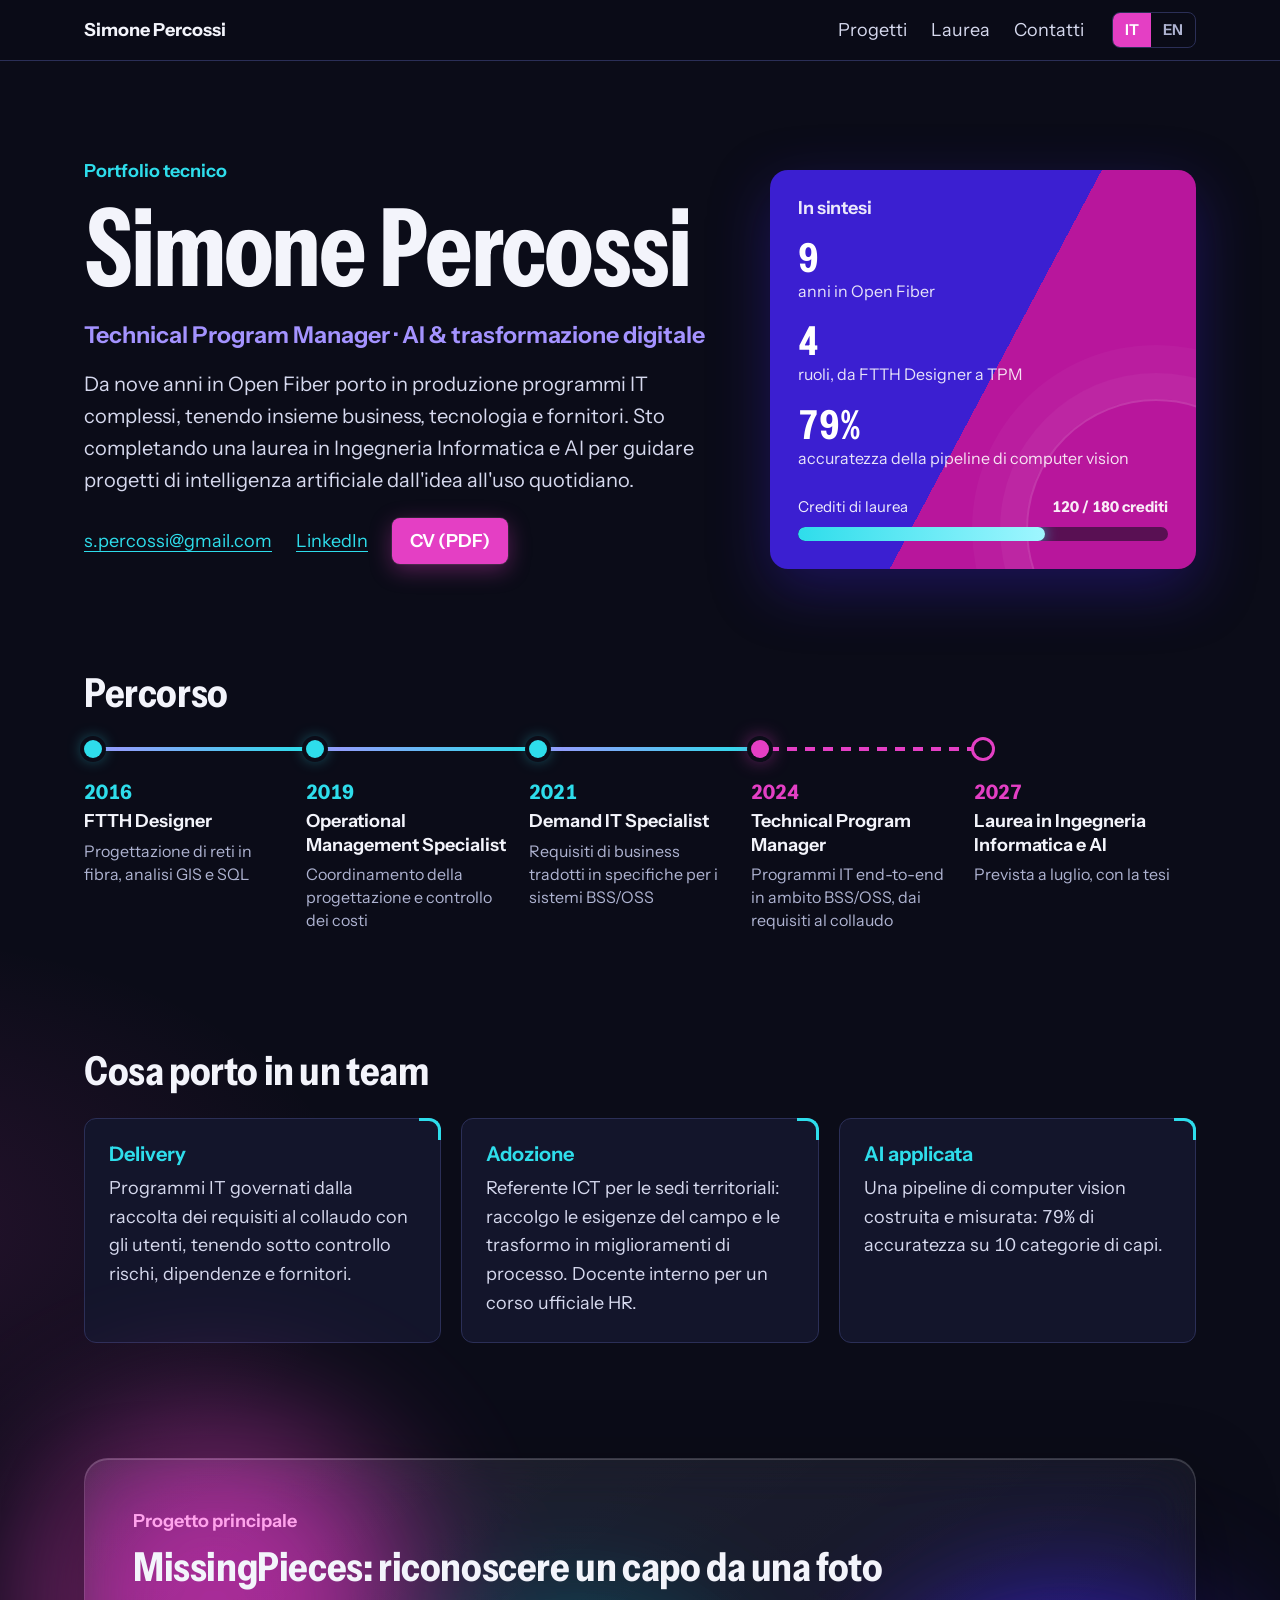
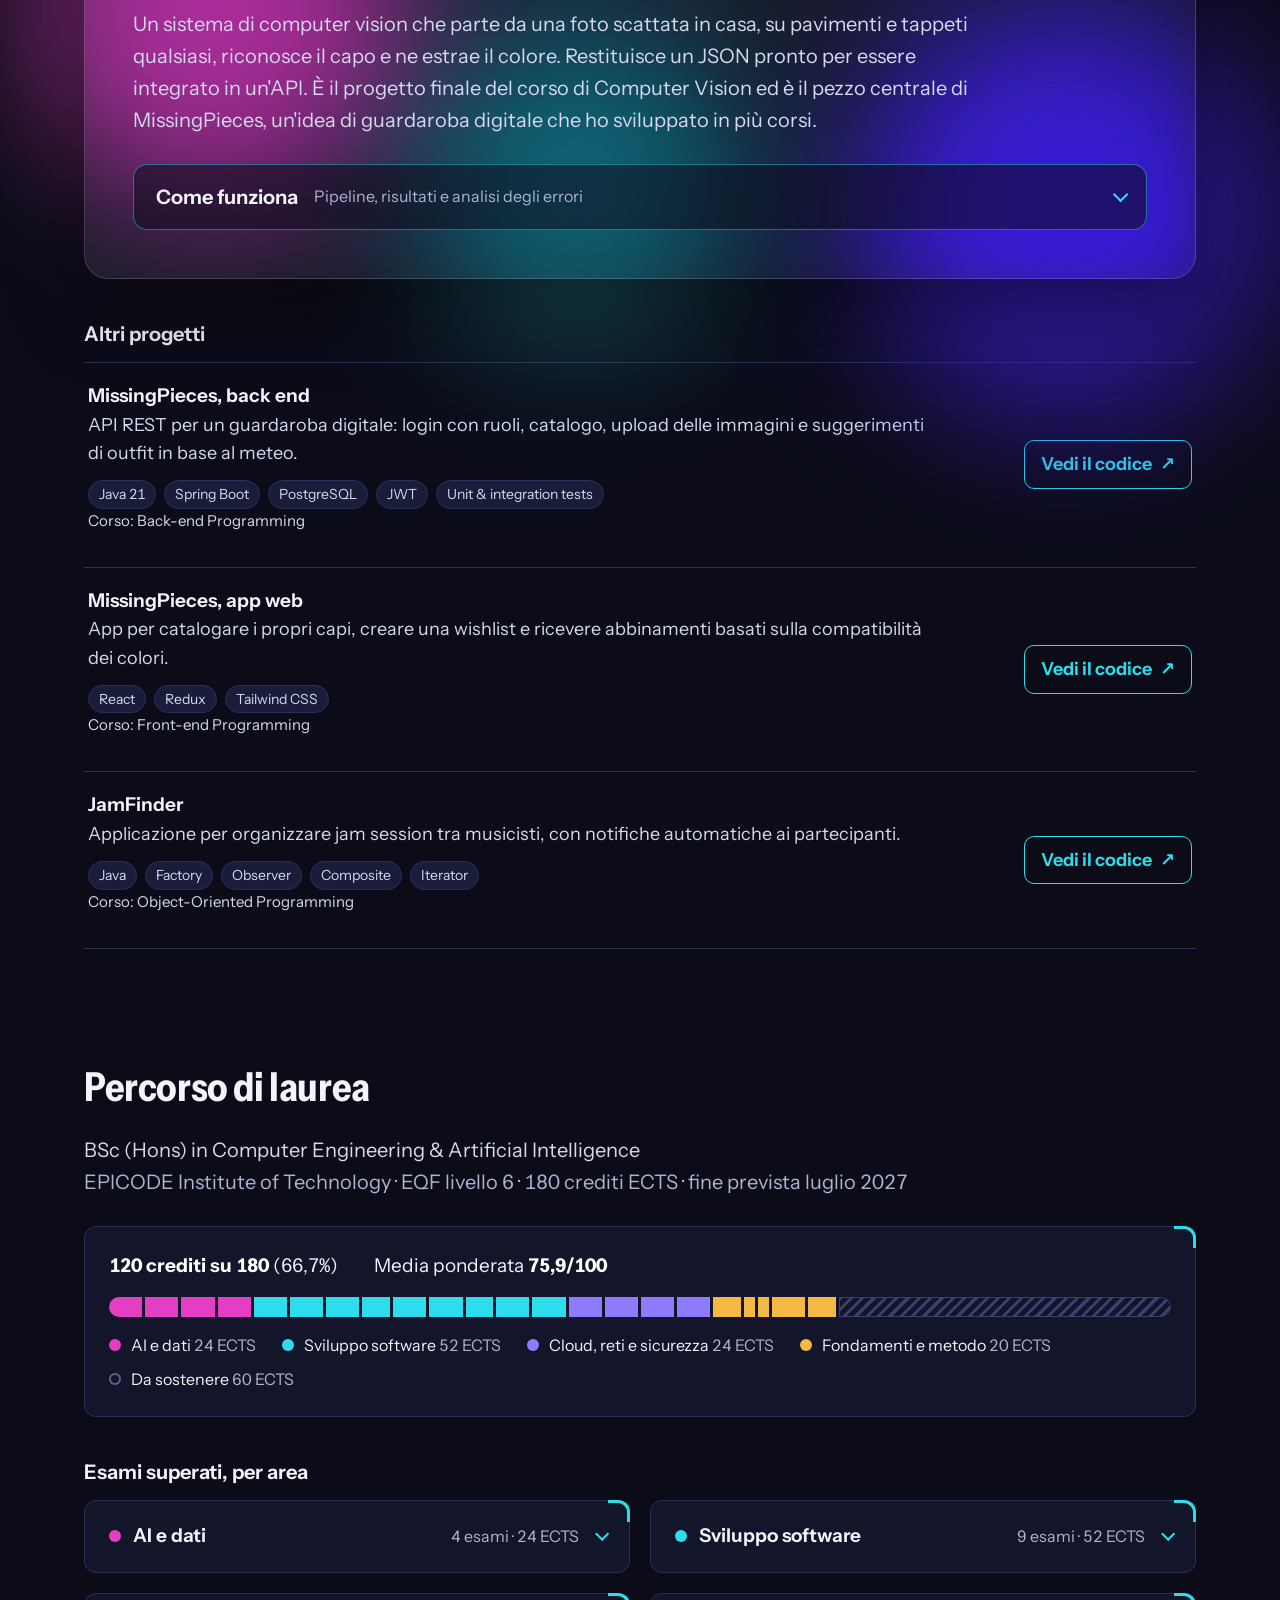
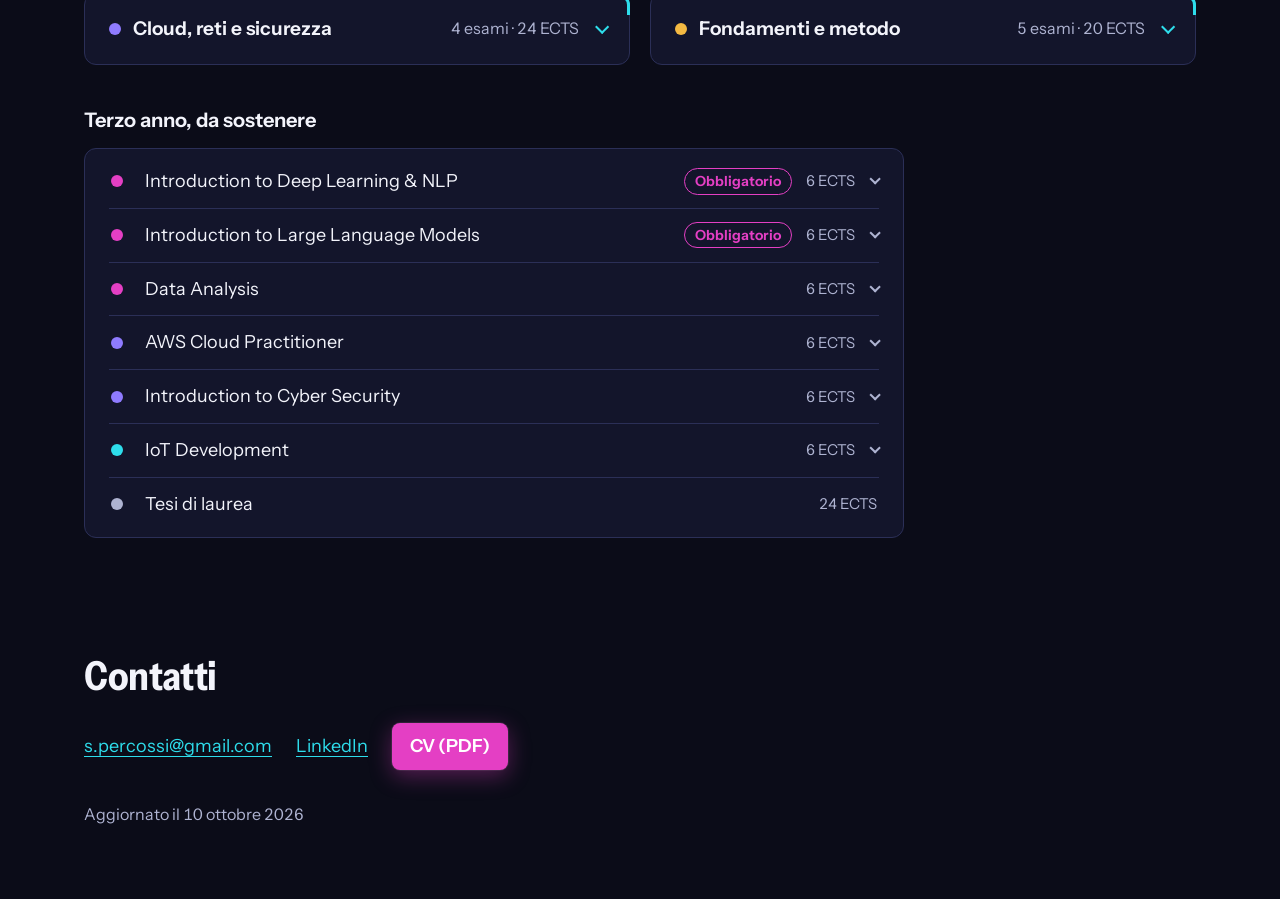
==== index.html @ b618aa0e "Link al codice anche per l'app web Co-Authored-By: Claude Opus 5.5 <noreply@anthropic.com> Claude-Se" ====
<!doctype html>
<html lang="it">
<head>
  <meta charset="utf-8">
  <meta name="viewport" content="width=device-width, initial-scale=1">
  <title>Simone Percossi · Portfolio</title>
  <meta name="description" content="Simone Percossi, Technical Program Manager: progetti, percorso e laurea in Ingegneria Informatica e AI.">
  <meta name="theme-color" content="#0b0c18">
  <link rel="icon" href="favicon.svg" type="image/svg+xml">
  <link rel="icon" href="favicon-32.png" type="image/png" sizes="32x32">
  <link rel="apple-touch-icon" href="apple-touch-icon.png">
  <link rel="stylesheet" href="style.css?v=202610102001">
</head>
<body>
  <a class="skip" href="#main" data-t="skip"></a>

  <header class="bar">
    <div class="wrap bar__inner">
      <span class="bar__name">Simone Percossi</span>
      <nav class="bar__nav" aria-label="Sezioni" data-t-aria="navLabel">
        <a href="#progetti" data-t="navProjects"></a>
        <a href="#laurea" data-t="navDegree"></a>
        <a href="#contatti" data-t="navContact"></a>
      </nav>
      <div class="lang" role="group" aria-label="Lingua" data-t-aria="langLabel">
        <button type="button" data-lang="it">IT</button>
        <button type="button" data-lang="en">EN</button>
      </div>
    </div>
  </header>

  <main id="main">
    <section class="hero wrap">
      <div class="hero__text">
        <p class="hero__kicker" data-t="kicker"></p>
        <h1 class="hero__name">Simone Percossi</h1>
        <p class="hero__role" id="ruolo"></p>
        <p class="hero__intro" id="presentazione"></p>
        <p class="links" id="link-hero"></p>
      </div>

      <aside class="card-player" aria-labelledby="scheda-titolo">
        <h2 class="card-player__title" id="scheda-titolo" data-t="cardTitle"></h2>
        <dl class="card-player__stats" id="scheda"></dl>
        <div class="xp">
          <div class="xp__head"><span data-t="xpLabel"></span><span id="xp-valore"></span></div>
          <div class="xp__bar"><span id="xp-riempimento"></span></div>
        </div>
      </aside>
    </section>

    <section class="wrap section section--tight" aria-labelledby="percorso-titolo">
      <h2 id="percorso-titolo" data-t="routeTitle"></h2>
      <ol class="route" id="percorso"></ol>
    </section>

    <section class="wrap section" aria-labelledby="forza-titolo">
      <h2 id="forza-titolo" data-t="strengthsTitle"></h2>
      <div class="strengths" id="punti-forza"></div>
    </section>

    <section class="wrap section" id="progetti" aria-labelledby="progetto-titolo">
      <div class="glass-zone">
      <span class="blob blob--a" aria-hidden="true"></span>
      <span class="blob blob--b" aria-hidden="true"></span>
      <span class="blob blob--c" aria-hidden="true"></span>
      <div class="glass">
      <p class="eyebrow" data-t="featured"></p>
      <h2 id="progetto-titolo"></h2>
      <p class="lead" id="progetto-intro"></p>

      <details class="more">
      <summary class="more__toggle"><span data-t="pipelineTitle"></span><span class="more__hint" data-t="expandHint"></span></summary>
      <div class="more__body">
      <ol class="pipeline" id="pipeline"></ol>

      <h3 data-t="resultsTitle"></h3>
      <div class="compare" id="risultati"></div>
      <p class="note" id="dataset"></p>

      <div class="split">
        <div class="panel">
          <h3 data-t="errorsTitle"></h3>
          <ul class="plain-list" id="errori"></ul>
        </div>
        <div class="panel">
          <h3 data-t="whyTitle"></h3>
          <p id="perche"></p>
        </div>
      </div>

      <p class="links links--code" id="progetto-link"></p>
      </div>
      </details>
      </div>
      </div>

      <h3 data-t="otherProjects"></h3>
      <div id="altri-progetti"></div>
    </section>

    <section class="wrap section" id="laurea" aria-labelledby="laurea-titolo">
      <h2 id="laurea-titolo" data-t="degreeTitle"></h2>
      <p class="lead" id="laurea-nome"></p>

      <div class="credits panel">
        <p class="credits__summary" id="crediti-sintesi"></p>
        <div class="fiber" id="fibra" role="img"></div>
        <ul class="legend" id="legenda"></ul>
      </div>

      <h3 data-t="doneTitle"></h3>
      <div class="areas" id="aree"></div>

      <h3 data-t="nextTitle"></h3>
      <ul class="courses courses--next" id="da-sostenere"></ul>
    </section>
  </main>

  <footer class="wrap footer" id="contatti">
    <h2 data-t="contactTitle"></h2>
    <p class="links" id="link-footer"></p>
    <p class="note" id="aggiornato"></p>
  </footer>

  <script src="data.js?v=202610102001"></script>
  <script src="app.js?v=202610102001"></script>
</body>
</html>
---- style.css ----
@font-face {
  font-family: "Instrument Sans";
  src: url("fonts/instrument-sans.woff2") format("woff2");
  font-weight: 400 700;
  font-stretch: 75% 100%;
  font-display: swap;
  unicode-range: U+0000-00FF, U+0131, U+0152-0153, U+02BB-02BC, U+02C6, U+02DA, U+02DC, U+0304, U+0308, U+0329, U+2000-206F, U+20AC, U+2122, U+2191, U+2193, U+2212, U+2215, U+FEFF, U+FFFD;
}
@font-face {
  font-family: "Instrument Sans";
  src: url("fonts/instrument-sans-ext.woff2") format("woff2");
  font-weight: 400 700;
  font-stretch: 75% 100%;
  font-display: swap;
  unicode-range: U+0100-02BA, U+02BD-02C5, U+02C7-02CC, U+02CE-02D7, U+02DD-02FF, U+0304, U+0308, U+0329, U+1D00-1DBF, U+1E00-1E9F, U+1EF2-1EFF, U+2020, U+20A0-20AB, U+20AD-20C0, U+2113, U+2C60-2C7F, U+A720-A7FF;
}

:root {
  --bg: #0b0c18;
  --panel: #13152b;
  --panel-2: #1a1d3a;
  --line: #2b2f57;
  --text: #f3f4fb;
  --soft: #d6d9ee;
  --muted: #aeb3d1;
  --magenta: #e43fc4;
  --magenta-deep: #b8169c;
  --cyan: #2eddeb;
  --violet: #3b1fd1;
  --violet-text: #a493ff;
  --gutter: 24px;
  --max: 1160px;
  --radius: 12px;
  --font: "Instrument Sans", "Segoe UI", system-ui, -apple-system, sans-serif;
}

*, *::before, *::after { box-sizing: border-box; }

html { scroll-behavior: smooth; scroll-padding-top: 76px; }
@media (prefers-reduced-motion: reduce) { html { scroll-behavior: auto; } }

body {
  margin: 0;
  background:
    radial-gradient(900px 520px at 85% -10%, rgba(59, 31, 209, 0.35), transparent 70%),
    radial-gradient(700px 420px at -10% 30%, rgba(228, 63, 196, 0.12), transparent 70%),
    var(--bg);
  background-repeat: no-repeat;
  color: var(--text);
  font-family: var(--font);
  font-size: 1.125rem;
  line-height: 1.6;
  font-variant-numeric: tabular-nums;
  -webkit-font-smoothing: antialiased;
}

a { color: var(--cyan); text-underline-offset: 4px; text-decoration-thickness: 1px; }
a:hover { text-decoration-thickness: 2px; }
:focus-visible { outline: 3px solid var(--cyan); outline-offset: 3px; border-radius: 4px; }
::selection { background: var(--magenta); color: #fff; }

h1, h2, h3, h4 { margin: 0; line-height: 1.15; }
h2 {
  font-size: clamp(1.75rem, 3.4vw, 2.5rem);
  font-stretch: 85%;
  font-weight: 700;
  letter-spacing: -0.01em;
  margin-bottom: 24px;
}
h3 { font-size: 1.25rem; font-weight: 650; margin: 44px 0 16px; }
h4 { font-size: 1.125rem; font-weight: 650; }
p { margin: 0 0 1em; }

.wrap { max-width: var(--max); margin: 0 auto; padding: 0 var(--gutter); }
.muted { color: var(--muted); }
.note { color: var(--muted); font-size: 1rem; }
.lead { font-size: 1.25rem; max-width: 66ch; color: var(--soft); }
.eyebrow { color: var(--magenta); font-weight: 650; margin-bottom: 8px; }
.visually-hidden {
  position: absolute; width: 1px; height: 1px; padding: 0; margin: -1px;
  overflow: hidden; clip: rect(0 0 0 0); white-space: nowrap; border: 0;
}
.skip { position: absolute; left: 16px; top: -60px; background: var(--magenta); color: #fff; padding: 8px 12px; z-index: 10; border-radius: 6px; }
.skip:focus { top: 8px; }

/* Panels: the HUD corner is the one recurring "game" detail */
.panel, .tile, .model {
  position: relative;
  background: var(--panel);
  border: 1px solid var(--line);
  border-radius: var(--radius);
  padding: 24px;
}
.panel::after, .tile::after, .model::after {
  content: ""; position: absolute; top: -1px; right: -1px;
  width: 22px; height: 22px;
  border-top: 3px solid var(--cyan); border-right: 3px solid var(--cyan);
  border-top-right-radius: var(--radius);
  pointer-events: none;
}

/* Header */
.bar {
  position: sticky; top: 0; z-index: 5;
  background: rgba(11, 12, 24, 0.86);
  backdrop-filter: blur(10px);
  border-bottom: 1px solid var(--line);
}
.bar__inner { display: flex; align-items: center; gap: 28px; height: 60px; }
.bar__name { font-weight: 700; margin-right: auto; }
.bar__nav { display: flex; gap: 24px; }
.bar__nav a { color: var(--soft); text-decoration: none; }
.bar__nav a:hover { color: var(--cyan); }
.lang { display: flex; border: 1px solid var(--line); border-radius: 8px; overflow: hidden; }
.lang button {
  font: inherit; font-size: 0.9375rem; font-weight: 650;
  background: transparent; color: var(--muted);
  border: 0; padding: 5px 12px; cursor: pointer;
}
.lang button[aria-pressed="true"] { background: var(--magenta); color: #fff; }

/* Hero */
.hero {
  display: grid; grid-template-columns: minmax(0, 1.5fr) minmax(300px, 1fr);
  gap: 48px; align-items: center;
  padding-top: clamp(48px, 8vw, 96px);
}
.hero__kicker { color: var(--cyan); font-weight: 650; margin-bottom: 10px; }
.hero__name {
  font-size: clamp(3.25rem, 9vw, 6.75rem);
  font-stretch: 75%;
  font-weight: 700;
  line-height: 0.95;
  letter-spacing: -0.02em;
}
.hero__role { font-size: clamp(1.2rem, 2.2vw, 1.45rem); font-weight: 650; color: var(--violet-text); margin: 18px 0 14px; }
.hero__intro { font-size: 1.25rem; max-width: 56ch; color: var(--soft); }

.links { display: flex; flex-wrap: wrap; align-items: center; gap: 10px 24px; margin-top: 22px; }
.btn {
  display: inline-block; background: var(--magenta); color: #fff; text-decoration: none;
  font-weight: 650; padding: 9px 18px; border-radius: 8px;
  box-shadow: 0 0 0 1px rgba(255,255,255,0.08), 0 6px 22px rgba(228, 63, 196, 0.35);
}
.btn:hover { background: var(--magenta-deep); text-decoration: none; }

/* Player card: EPICODE-style diagonal split */
.card-player {
  position: relative; overflow: hidden;
  border-radius: 18px;
  padding: 28px;
  color: #fff;
  background: linear-gradient(118deg, var(--violet) 0 52%, var(--magenta-deep) 52% 100%);
  box-shadow: 0 20px 60px rgba(59, 31, 209, 0.35);
}
.card-player::before {
  content: ""; position: absolute; right: -90px; bottom: -90px;
  width: 260px; height: 260px; border-radius: 50%;
  border: 2px solid rgba(255,255,255,0.14);
  box-shadow: 0 0 0 26px rgba(255,255,255,0.04), 0 0 0 54px rgba(255,255,255,0.03);
  pointer-events: none;
}
.card-player__title { font-size: 1.125rem; font-stretch: 100%; font-weight: 650; margin-bottom: 18px; color: rgba(255,255,255,0.9); }
.card-player__stats { margin: 0; display: grid; gap: 16px; position: relative; }
.card-player__stats div { display: flex; flex-direction: column-reverse; }
.card-player__stats dt { font-size: 1rem; color: rgba(255,255,255,0.88); }
.card-player__stats dd { margin: 0; font-size: 2.5rem; font-weight: 700; font-stretch: 80%; line-height: 1.05; }

.xp { margin-top: 24px; position: relative; }
.xp__head { display: flex; justify-content: space-between; gap: 12px; font-size: 0.9375rem; margin-bottom: 8px; color: rgba(255,255,255,0.92); }
.xp__head span:last-child { font-weight: 700; white-space: nowrap; }
.xp__bar { height: 14px; border-radius: 7px; background: rgba(11, 12, 24, 0.55); overflow: hidden; }
.xp__bar span { display: block; height: 100%; border-radius: 7px; background: linear-gradient(90deg, var(--cyan), #9ff6ff); box-shadow: 0 0 14px rgba(46, 221, 235, 0.8); }

/* Sections */
.section { padding-top: clamp(72px, 9vw, 120px); }
.section--tight { padding-top: clamp(56px, 7vw, 88px); }

/* Career route */
.route {
  --node: 18px;
  list-style: none; margin: 0; padding: 0;
  display: grid; grid-template-columns: repeat(5, 1fr);
}
.route__stop { position: relative; padding-right: 18px; display: flex; flex-direction: column; }
.route__stop::before {
  content: ""; position: absolute; top: calc(var(--node) / 2 - 2px); left: 0; right: 0; height: 4px;
  background: linear-gradient(90deg, var(--violet-text), var(--cyan)); border-radius: 2px;
}
.route__stop:last-child::before { display: none; }
.route__stop.is-current::before { background: repeating-linear-gradient(90deg, var(--magenta) 0 10px, transparent 10px 18px); }
.route__node {
  position: relative; width: var(--node); height: var(--node); border-radius: 50%;
  background: var(--cyan); box-shadow: 0 0 0 4px var(--bg), 0 0 16px rgba(46, 221, 235, 0.7);
  margin-bottom: 18px;
}
.route__stop.is-current .route__node { background: var(--magenta); box-shadow: 0 0 0 4px var(--bg), 0 0 20px rgba(228, 63, 196, 0.9); }
.route__stop.is-future .route__node { background: var(--bg); box-shadow: 0 0 0 3px var(--magenta); }
.route__year { font-weight: 700; font-size: 1.25rem; color: var(--cyan); }
.route__stop.is-current .route__year, .route__stop.is-future .route__year { color: var(--magenta); }
.route__title { font-weight: 650; line-height: 1.3; margin: 2px 0 6px; }
.route__desc { color: var(--muted); font-size: 1rem; line-height: 1.45; }

/* Strengths */
.strengths { display: grid; grid-template-columns: repeat(3, 1fr); gap: 20px; }
.tile h3 { margin: 0 0 8px; color: var(--cyan); }
.tile p { margin: 0; color: var(--soft); }

/* Pipeline: numbered steps */
.pipeline { list-style: none; padding: 0; margin: 0; display: grid; grid-template-columns: repeat(5, 1fr); gap: 10px; }
.pipeline li { background: var(--panel); border: 1px solid var(--line); border-radius: 10px; padding: 14px; }
.pipeline__n {
  display: inline-grid; place-items: center; width: 28px; height: 28px; border-radius: 50%;
  background: var(--panel-2); color: var(--cyan); font-weight: 700; font-size: 0.9375rem; margin-bottom: 10px;
  box-shadow: inset 0 0 0 1px var(--line);
}
.pipeline li:nth-child(4) { border-color: var(--magenta); }
.pipeline li:nth-child(4) .pipeline__n { background: var(--magenta); color: #fff; box-shadow: none; }
.pipeline__name { display: block; font-weight: 650; line-height: 1.3; font-size: 1rem; }
.pipeline__det { display: block; color: var(--muted); font-size: 0.9375rem; margin-top: 6px; line-height: 1.35; }

/* Model comparison */
.compare { display: grid; grid-template-columns: 1fr 1fr; gap: 20px; }
.model h4 { margin-bottom: 18px; display: flex; align-items: center; gap: 10px; flex-wrap: wrap; }
.model.is-best { border-color: var(--magenta); }
.model.is-best::after { border-color: var(--magenta); }
.badge { background: var(--magenta); color: #fff; font-size: 0.875rem; font-weight: 650; padding: 2px 10px; border-radius: 999px; }
.meter { margin-bottom: 16px; }
.meter__head { display: flex; justify-content: space-between; margin-bottom: 6px; }
.meter__head strong { font-size: 1.25rem; }
.meter__track { height: 12px; background: var(--panel-2); border-radius: 6px; overflow: hidden; }
.meter__track span { display: block; height: 100%; border-radius: 6px; background: var(--violet-text); }
.is-best .meter__track span { background: linear-gradient(90deg, var(--magenta), #ff7fe6); box-shadow: 0 0 12px rgba(228, 63, 196, 0.7); }
.model__latency { display: flex; justify-content: space-between; margin: 4px 0 0; padding-top: 12px; border-top: 1px solid var(--line); }
.compare + .note { margin-top: 14px; }

.split { display: grid; grid-template-columns: 1fr 1fr; gap: 20px; margin-top: 28px; }
.split h3 { margin-top: 0; }
.plain-list { margin: 0; padding-left: 1.2em; color: var(--soft); }
.plain-list li { margin-bottom: 10px; }
.plain-list li::marker { color: var(--magenta); }
.links--code { margin-top: 24px; }

#altri-progetti { display: grid; gap: 0; border-top: 1px solid var(--line); }
.other { display: flex; flex-direction: column; }
.other h4 { margin-bottom: 8px; }
.other p { margin: 0; color: var(--soft); }

/* Degree */
.credits { margin: 28px 0 0; }
.credits__summary { display: flex; flex-wrap: wrap; gap: 6px 36px; font-size: 1.1875rem; margin: 0; }
.credits__summary strong { color: #fff; }
.fiber { display: flex; gap: 3px; height: 20px; margin: 16px 0; border-radius: 10px; overflow: hidden; }
.fiber span { min-width: 3px; }
.fiber .fiber__rest { background: repeating-linear-gradient(135deg, #3a3f6e 0 3px, transparent 3px 8px); box-shadow: inset 0 0 0 1px #3a3f6e; border-radius: 0 10px 10px 0; }
.legend { list-style: none; padding: 0; margin: 0; display: flex; flex-wrap: wrap; gap: 8px 26px; font-size: 1rem; }
.dot { display: inline-block; flex: none; width: 12px; height: 12px; border-radius: 50%; margin-right: 10px; }
.dot--rest { background: transparent; box-shadow: inset 0 0 0 2px #5a6090; }

.areas { display: grid; grid-template-columns: 1fr 1fr; gap: 20px; align-items: start; }
.area { padding: 0; }
.area__head {
  display: flex; align-items: center; gap: 12px; padding: 20px 24px; cursor: pointer; list-style: none;
}
.area__head::-webkit-details-marker { display: none; }
.area__head .dot { margin-right: 0; }
.area__name { font-weight: 650; font-size: 1.1875rem; flex: 1; }
.area__meta { color: var(--muted); font-size: 1rem; white-space: nowrap; }
.area__head::after {
  content: ""; flex: none; width: 10px; height: 10px; margin-left: 4px;
  border-right: 2px solid var(--cyan); border-bottom: 2px solid var(--cyan);
  transform: rotate(45deg) translateY(-3px); transition: transform 0.15s;
}
.area[open] > .area__head::after { transform: rotate(-135deg) translateY(-2px); }
.area__head:hover .area__name { color: var(--cyan); }
.area[open] > .area__head { border-bottom: 1px solid var(--line); }
.area > .courses { padding: 4px 24px 12px; }
@media (prefers-reduced-motion: reduce) { .area__head::after { transition: none; } }
.courses { list-style: none; padding: 0; margin: 0; }
.courses li + li { border-top: 1px solid var(--line); }
.courses summary, .course__row {
  display: flex; align-items: center; gap: 12px; padding: 12px 2px; list-style: none;
}
.courses summary { cursor: pointer; }
.courses summary::-webkit-details-marker { display: none; }
.courses summary:hover .course__name { color: var(--cyan); }
.area .courses .dot { display: none; }
.course__name { flex: 1; }
.course__meta { color: var(--muted); font-size: 0.9375rem; white-space: nowrap; display: flex; gap: 14px; align-items: center; }
.course__grade { color: #fff; font-weight: 700; font-size: 1.125rem; min-width: 2.2ch; text-align: right; }
.courses summary::after {
  content: ""; flex: none; width: 8px; height: 8px; margin-left: 2px;
  border-right: 2px solid var(--muted); border-bottom: 2px solid var(--muted);
  transform: rotate(45deg) translateY(-3px); transition: transform 0.15s;
}
.courses details[open] summary::after { transform: rotate(-135deg) translateY(-2px); }
@media (prefers-reduced-motion: reduce) { .courses summary::after { transition: none; } }
.course__body { padding: 0 2px 14px; font-size: 1rem; }
.course__body p { margin: 0 0 8px; }
.topics { list-style: none; margin: 0; padding: 0; display: flex; flex-wrap: wrap; gap: 8px; }
.topics li { background: var(--panel-2); border: 1px solid var(--line); border-radius: 999px; padding: 3px 12px; font-size: 0.9375rem; color: var(--soft); }
.tag { color: var(--magenta); border: 1px solid var(--magenta); border-radius: 999px; padding: 1px 10px; font-size: 0.875rem; font-weight: 650; }

.courses--next { background: var(--panel); border: 1px solid var(--line); border-radius: var(--radius); padding: 6px 24px; max-width: 820px; }

/* Footer */
.footer { padding-top: clamp(72px, 9vw, 120px); padding-bottom: 56px; }
.footer .note { margin-top: 32px; }

/* Narrow screens */
@media (max-width: 960px) {
  .hero { grid-template-columns: 1fr; gap: 36px; }
  .pipeline { grid-template-columns: repeat(2, 1fr); }
}
@media (max-width: 760px) {
  :root { --gutter: 16px; }
  body { font-size: 1.0625rem; }
  .bar__nav { display: none; }
  .route { grid-template-columns: 1fr; }
  .route__stop { padding: 0 0 26px 38px; }
  .route__stop::before { top: 10px; bottom: 0; left: 7px; right: auto; width: 4px; height: auto; background: linear-gradient(180deg, var(--violet-text), var(--cyan)); }
  .route__stop:last-child::before { display: none; }
  .route__stop.is-current::before { background: repeating-linear-gradient(180deg, var(--magenta) 0 10px, transparent 10px 18px); }
  .route__node { position: absolute; left: 0; top: 4px; margin: 0; }
  .pipeline { grid-template-columns: 1fr; }
  .strengths, .split, .areas, .compare { grid-template-columns: 1fr; }
  .panel, .tile, .model { padding: 18px; }
  .courses--next { padding: 4px 16px; }
  .area__head { padding: 16px 18px; flex-wrap: wrap; }
  .area > .courses { padding: 4px 18px 10px; }
  .card-player__stats dd { font-size: 2.125rem; }
}

/* Featured project on frosted glass */
.glass-zone { position: relative; isolation: isolate; }
.blob { position: absolute; z-index: -1; border-radius: 50%; filter: blur(70px); opacity: 0.55; pointer-events: none; }
.blob--a { width: 380px; height: 380px; left: -60px; top: -40px; background: var(--magenta); }
.blob--b { width: 420px; height: 420px; right: -80px; top: 35%; background: var(--violet); opacity: 0.7; }
.blob--c { width: 320px; height: 320px; left: 30%; bottom: -60px; background: var(--cyan); opacity: 0.35; }
.glass {
  position: relative;
  padding: clamp(24px, 4vw, 48px);
  border-radius: 24px;
  background: linear-gradient(145deg, rgba(255, 255, 255, 0.09), rgba(255, 255, 255, 0.03));
  border: 1px solid rgba(255, 255, 255, 0.14);
  box-shadow: inset 0 1px 0 rgba(255, 255, 255, 0.18), 0 30px 80px rgba(0, 0, 0, 0.45);
  -webkit-backdrop-filter: blur(22px) saturate(150%);
  backdrop-filter: blur(22px) saturate(150%);
}
.glass .panel, .glass .model, .glass .pipeline li { background: rgba(13, 14, 30, 0.62); border-color: rgba(255, 255, 255, 0.1); }
.glass .model.is-best, .glass .pipeline li:nth-child(4) { border-color: var(--magenta); }
.glass h2 { margin-bottom: 18px; }
.glass .links--code { margin-bottom: 0; }
@media (max-width: 760px) {
  .glass { border-radius: 18px; }
  .blob--a { width: 240px; height: 240px; }
  .blob--b { width: 260px; height: 260px; right: -60px; }
  .blob--c { width: 220px; height: 220px; }
}

main { overflow-x: hidden; overflow-x: clip; }
.glass .eyebrow { color: #ffa3ec; }

/* Featured project: details on demand */
.more { margin-top: 28px; }
.more__toggle {
  display: flex; align-items: center; flex-wrap: wrap; gap: 6px 16px;
  cursor: pointer; list-style: none;
  padding: 16px 22px; border-radius: 14px;
  background: rgba(13, 14, 30, 0.55); border: 1px solid rgba(46, 221, 235, 0.45);
  font-size: 1.25rem; font-weight: 650;
}
.more__toggle::-webkit-details-marker { display: none; }
.more__toggle::after {
  content: ""; flex: none; margin-left: auto; width: 11px; height: 11px;
  border-right: 2px solid var(--cyan); border-bottom: 2px solid var(--cyan);
  transform: rotate(45deg) translateY(-3px); transition: transform 0.15s;
}
.more[open] > .more__toggle::after { transform: rotate(-135deg) translateY(-2px); }
.more__toggle:hover { border-color: var(--cyan); background: rgba(46, 221, 235, 0.08); }
.more__hint { color: var(--muted); font-size: 1rem; font-weight: 400; }
.more__body { padding-top: 24px; }
.more__body > h3:first-child { margin-top: 0; }
@media (prefers-reduced-motion: reduce) { .more__toggle::after { transition: none; } }

/* Other projects: compact rows */
.project-row {
  display: grid; grid-template-columns: 1fr auto; gap: 12px 32px; align-items: center;
  padding: 22px 4px; border-bottom: 1px solid var(--line);
}
.project-row h4 { font-size: 1.1875rem; margin-bottom: 4px; }
.project-row__main > p { margin: 0 0 12px; color: var(--soft); max-width: 70ch; }
.project-row .topics li { font-size: 0.875rem; padding: 2px 10px; }
.project-row__course { margin: 10px 0 0; color: var(--muted); font-size: 0.9375rem; }
.btn-ghost {
  display: inline-flex; align-items: center; gap: 8px; white-space: nowrap;
  padding: 9px 16px; border-radius: 10px; border: 1px solid var(--cyan);
  color: var(--cyan); font-weight: 650; text-decoration: none;
}
.btn-ghost:hover { background: rgba(46, 221, 235, 0.1); text-decoration: none; }
@media (max-width: 760px) {
  .project-row { grid-template-columns: 1fr; }
  .btn-ghost { justify-self: start; }
}
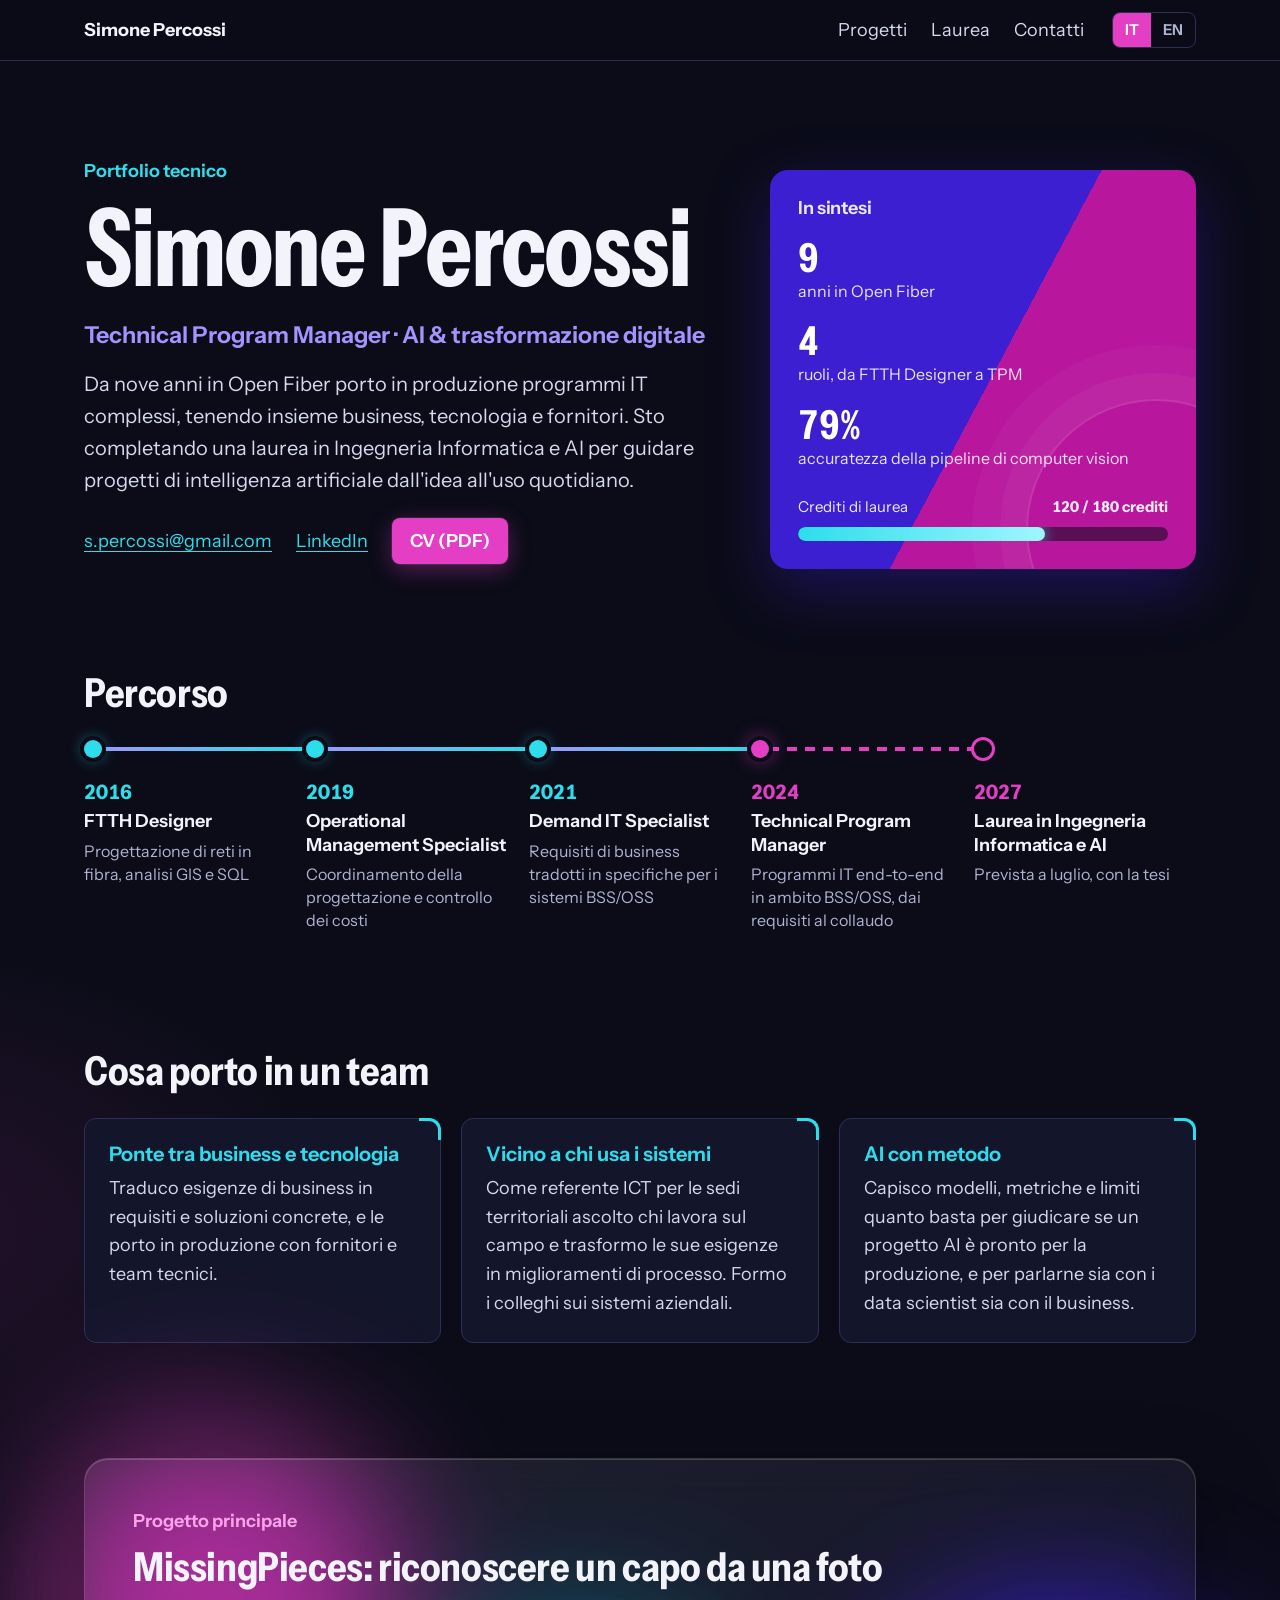
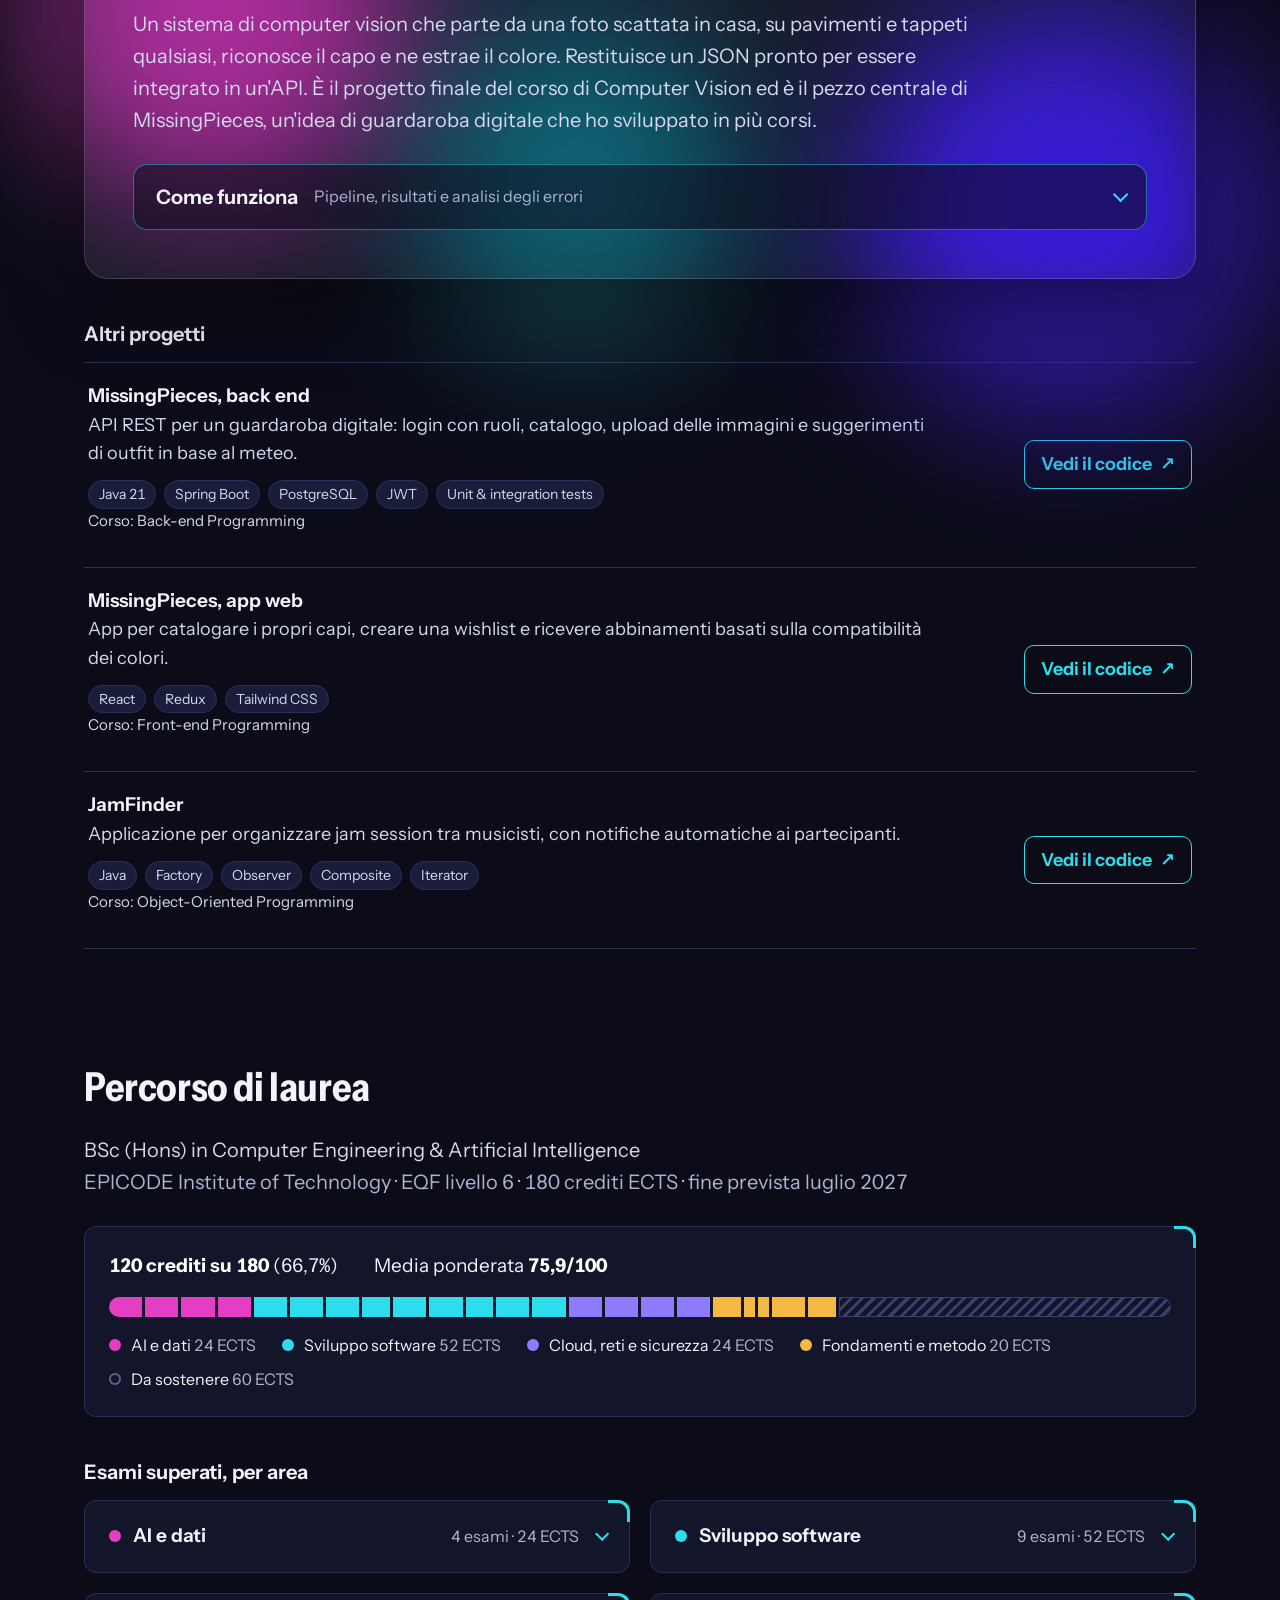
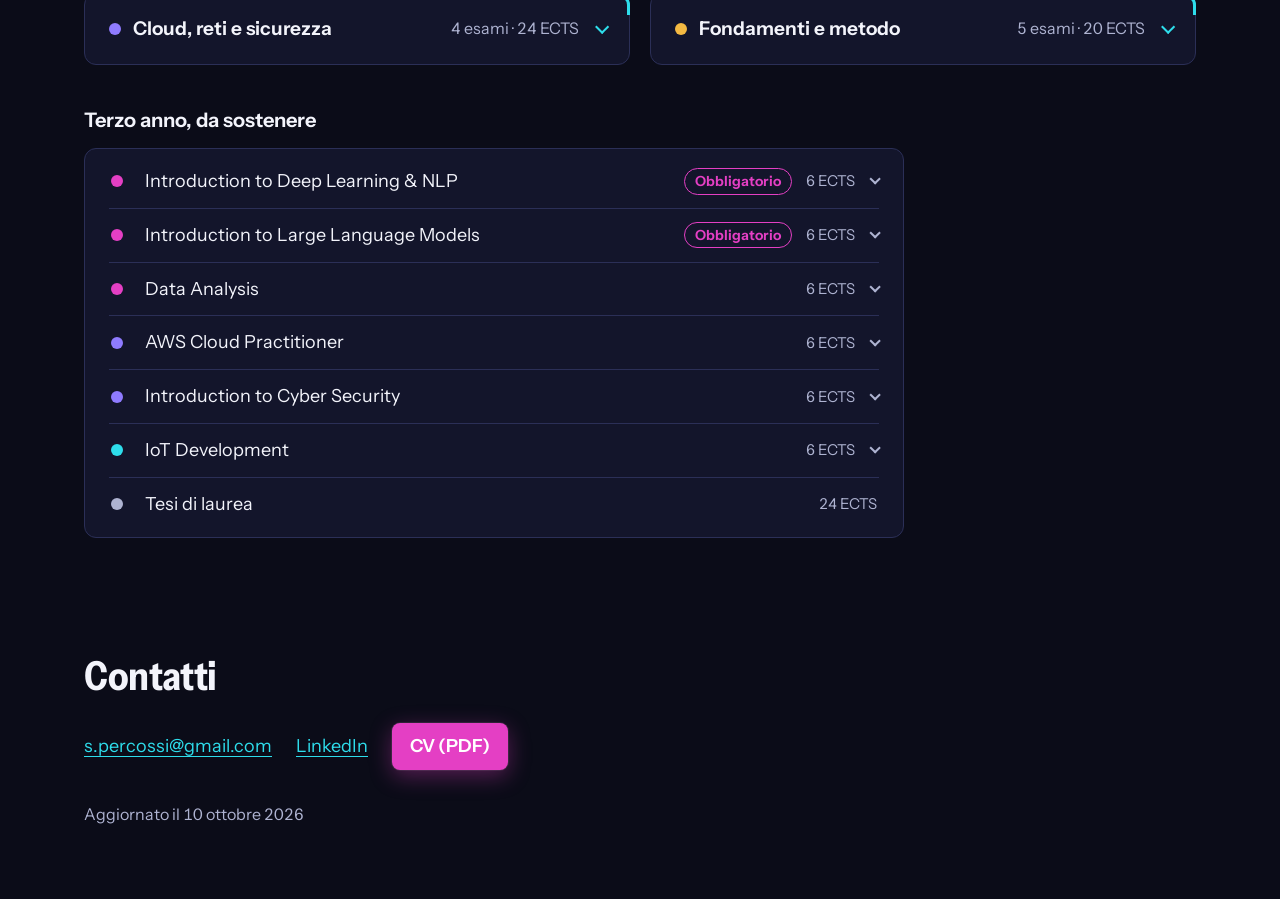
==== commit 79d268e8: "Nuovi box Cosa porto in un team Co-Authored-By: Claude Opus 5.5 <noreply@anthropic.com> Claude-Sessi" ====
--- a/index.html
+++ b/index.html
@@ -9,7 +9,7 @@
   <link rel="icon" href="favicon.svg" type="image/svg+xml">
   <link rel="icon" href="favicon-32.png" type="image/png" sizes="32x32">
   <link rel="apple-touch-icon" href="apple-touch-icon.png">
-  <link rel="stylesheet" href="style.css?v=202610102001">
+  <link rel="stylesheet" href="style.css?v=202610102006">
 </head>
 <body>
   <a class="skip" href="#main" data-t="skip"></a>
@@ -123,7 +123,7 @@
     <p class="note" id="aggiornato"></p>
   </footer>
 
-  <script src="data.js?v=202610102001"></script>
-  <script src="app.js?v=202610102001"></script>
+  <script src="data.js?v=202610102006"></script>
+  <script src="app.js?v=202610102006"></script>
 </body>
 </html>
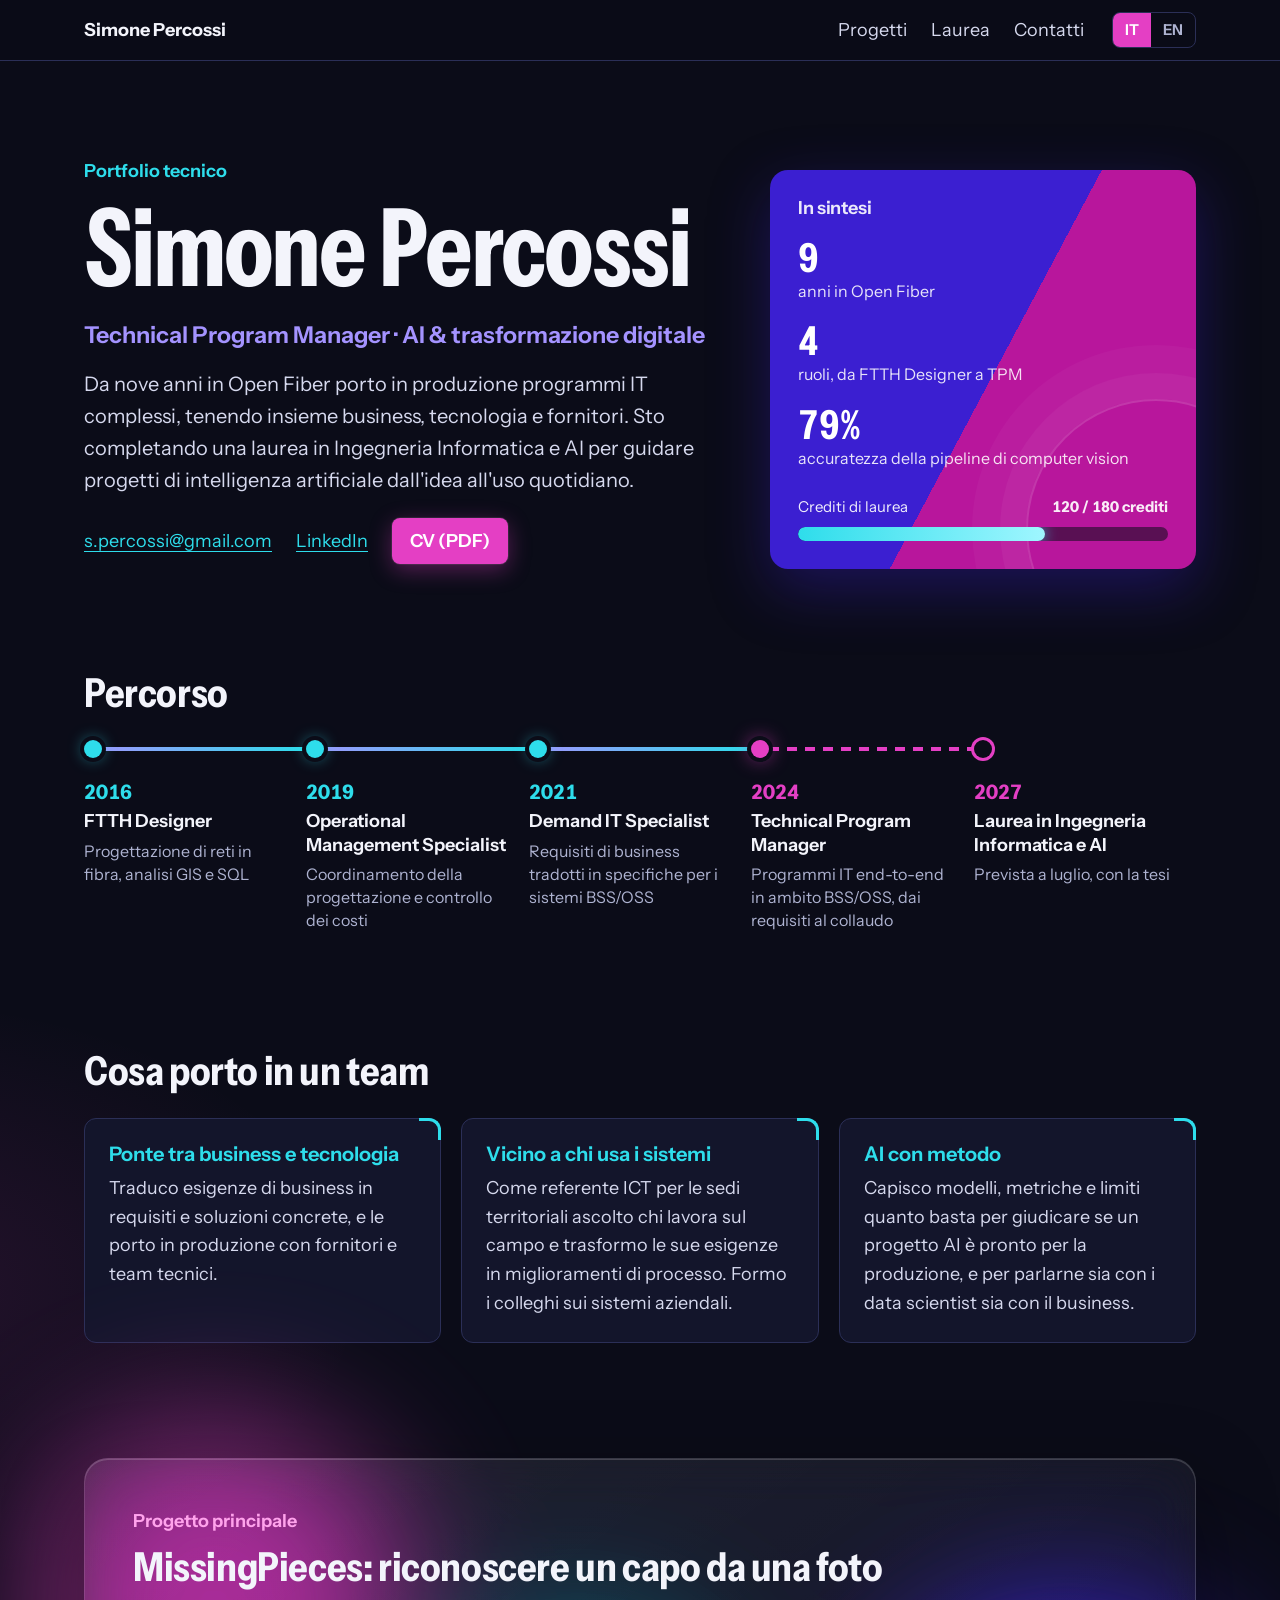
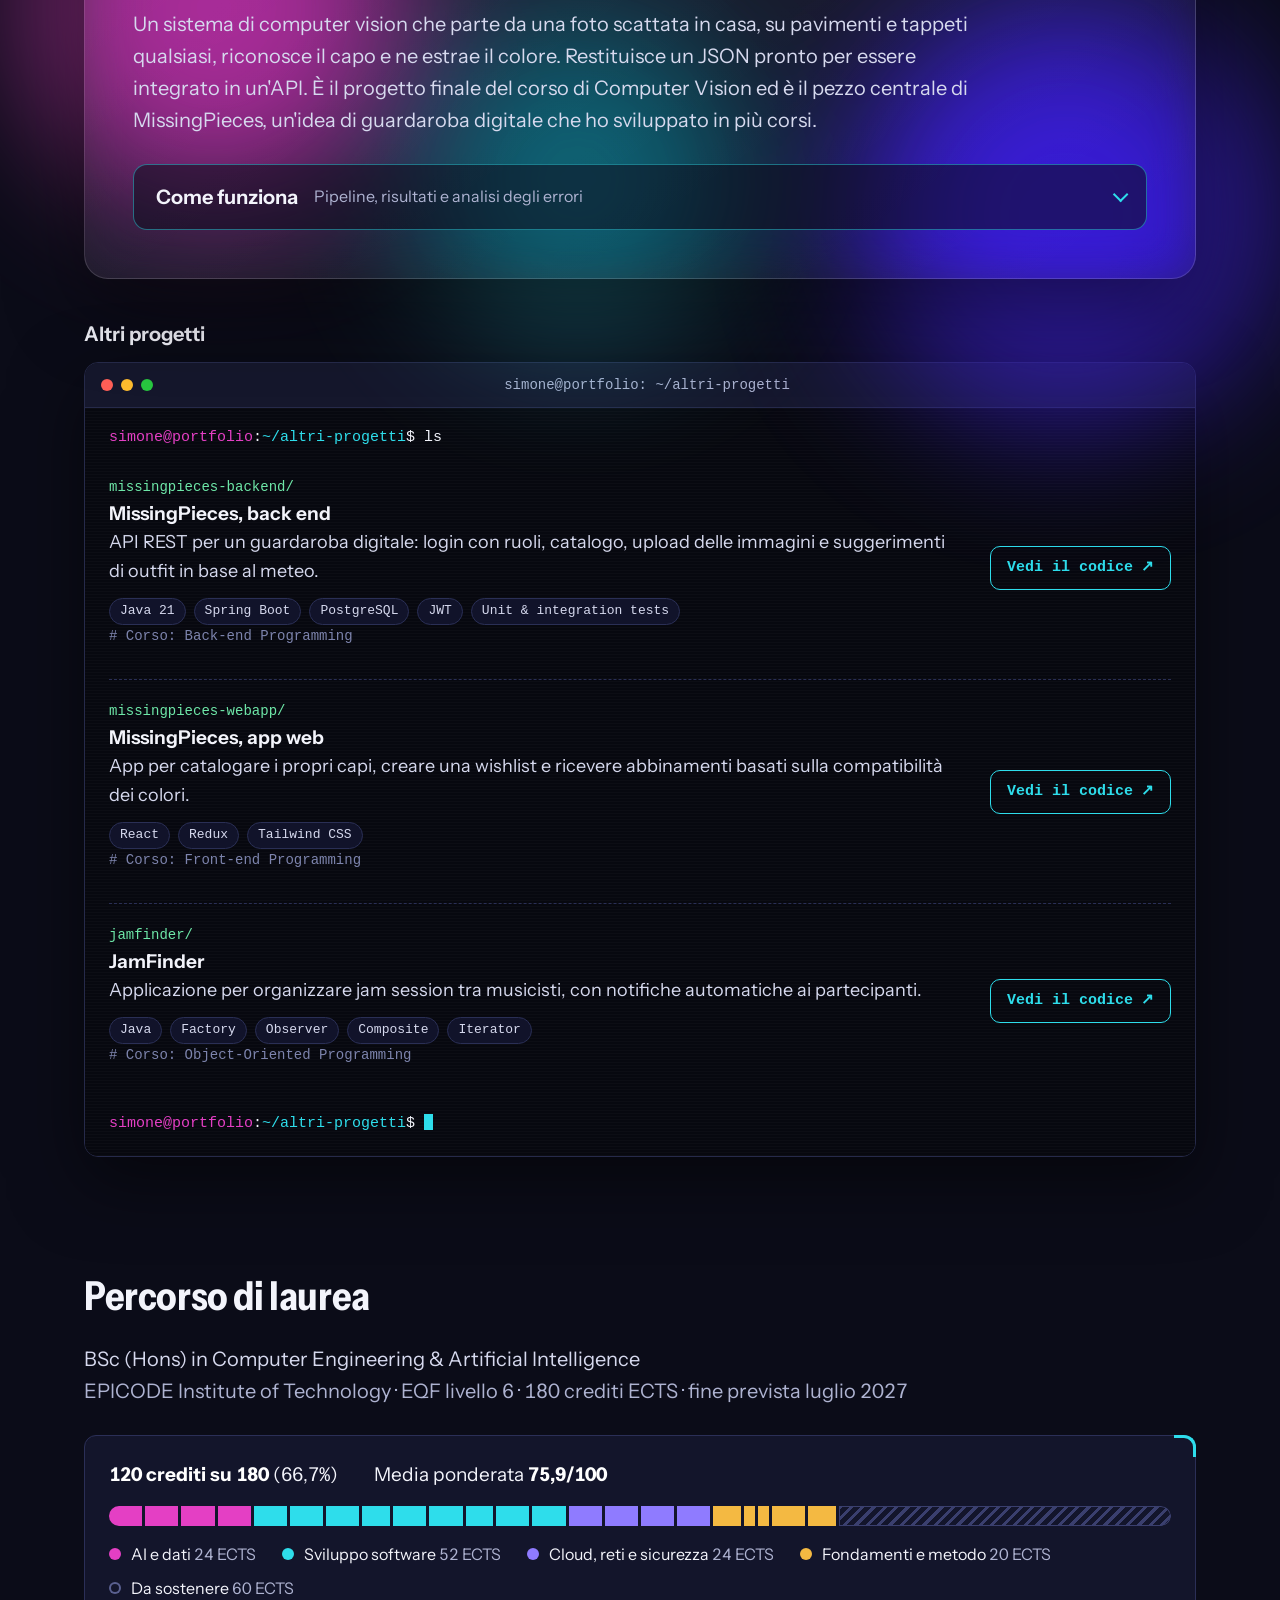
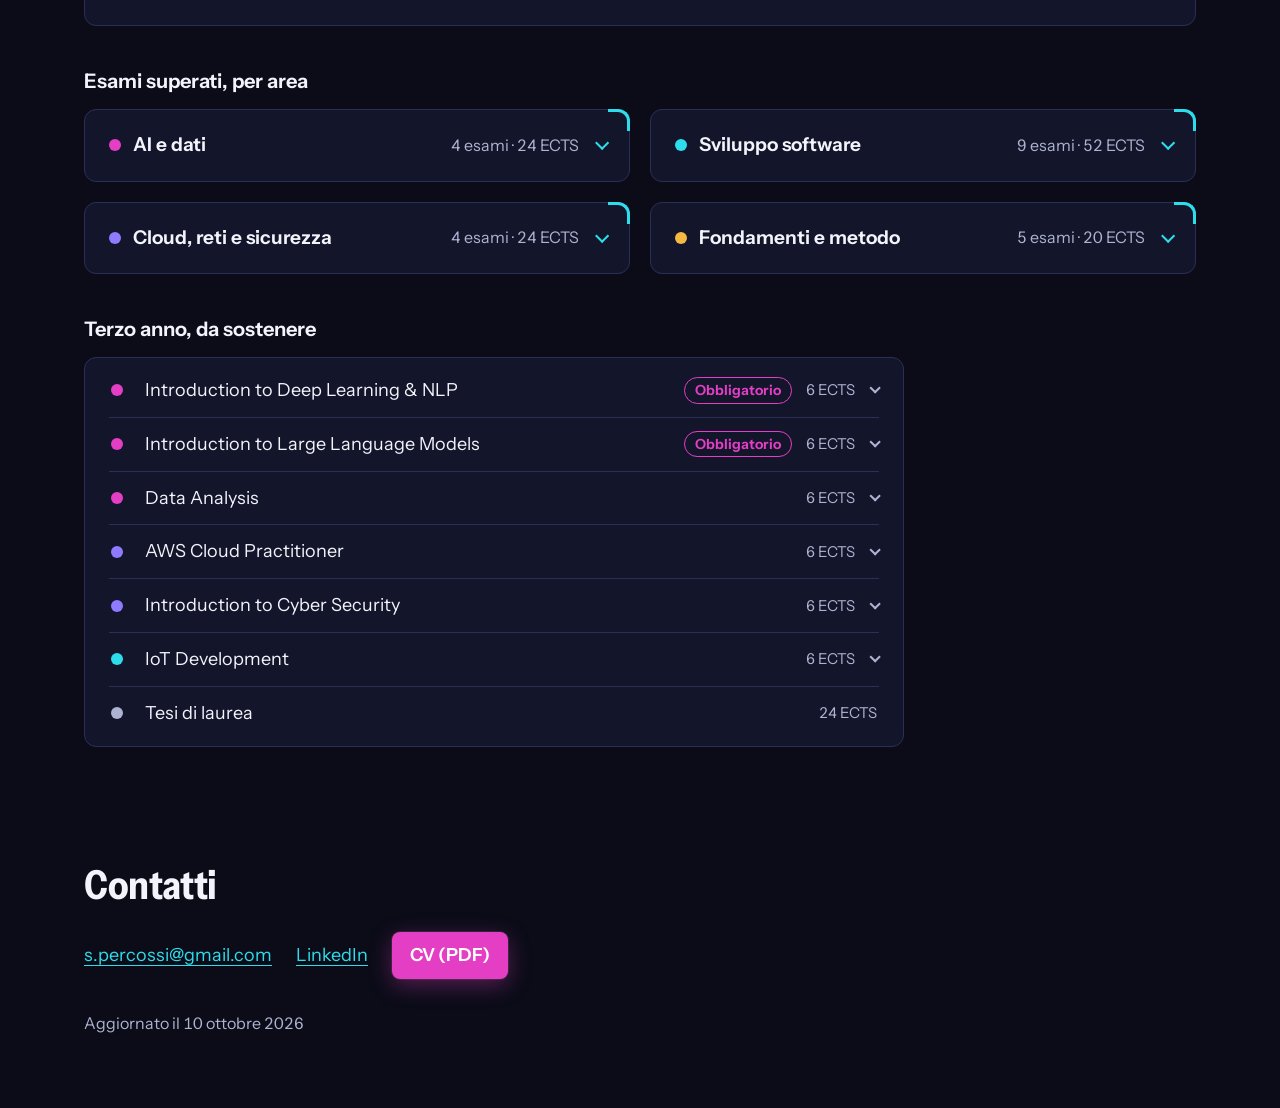
==== commit 2d78233b: "Altri progetti in una finestra stile terminale Co-Authored-By: Claude Opus 5.5 <noreply@anthropic.co" ====
--- a/index.html
+++ b/index.html
@@ -9,7 +9,7 @@
   <link rel="icon" href="favicon.svg" type="image/svg+xml">
   <link rel="icon" href="favicon-32.png" type="image/png" sizes="32x32">
   <link rel="apple-touch-icon" href="apple-touch-icon.png">
-  <link rel="stylesheet" href="style.css?v=202610102006">
+  <link rel="stylesheet" href="style.css?v=202610102010">
 </head>
 <body>
   <a class="skip" href="#main" data-t="skip"></a>
@@ -96,7 +96,17 @@
       </div>
 
       <h3 data-t="otherProjects"></h3>
-      <div id="altri-progetti"></div>
+      <div class="terminal">
+        <div class="terminal__bar" aria-hidden="true">
+          <span class="terminal__dots"><i></i><i></i><i></i></span>
+          <span class="terminal__title">simone@portfolio: ~/altri-progetti</span>
+        </div>
+        <div class="terminal__body">
+          <p class="terminal__line" aria-hidden="true"><span class="t-user">simone@portfolio</span>:<span class="t-path">~/altri-progetti</span>$ ls</p>
+          <div id="altri-progetti"></div>
+          <p class="terminal__line" aria-hidden="true"><span class="t-user">simone@portfolio</span>:<span class="t-path">~/altri-progetti</span>$ <span class="t-cursor"></span></p>
+        </div>
+      </div>
     </section>
 
     <section class="wrap section" id="laurea" aria-labelledby="laurea-titolo">
@@ -123,7 +133,7 @@
     <p class="note" id="aggiornato"></p>
   </footer>
 
-  <script src="data.js?v=202610102006"></script>
-  <script src="app.js?v=202610102006"></script>
+  <script src="data.js?v=202610102010"></script>
+  <script src="app.js?v=202610102010"></script>
 </body>
 </html>
--- a/style.css
+++ b/style.css
@@ -241,7 +241,7 @@
 .plain-list li::marker { color: var(--magenta); }
 .links--code { margin-top: 24px; }
 
-#altri-progetti { display: grid; gap: 0; border-top: 1px solid var(--line); }
+#altri-progetti { display: grid; gap: 0; margin: 6px 0 14px; }
 .other { display: flex; flex-direction: column; }
 .other h4 { margin-bottom: 8px; }
 .other p { margin: 0; color: var(--soft); }
@@ -402,3 +402,45 @@
   .project-row { grid-template-columns: 1fr; }
   .btn-ghost { justify-self: start; }
 }
+
+/* Other projects inside a terminal window */
+:root { --mono: ui-monospace, "Cascadia Code", "SFMono-Regular", Menlo, Consolas, "Liberation Mono", monospace; }
+.terminal {
+  border-radius: 14px; overflow: hidden;
+  background: #07080f;
+  border: 1px solid #262a4a;
+  box-shadow: 0 24px 70px rgba(0, 0, 0, 0.5), 0 0 0 1px rgba(255, 255, 255, 0.03) inset;
+}
+.terminal__bar {
+  display: flex; align-items: center; gap: 14px;
+  padding: 11px 16px; background: #15172c; border-bottom: 1px solid #262a4a;
+}
+.terminal__dots { display: flex; gap: 8px; }
+.terminal__dots i { width: 12px; height: 12px; border-radius: 50%; background: #ff5f57; }
+.terminal__dots i:nth-child(2) { background: #febc2e; }
+.terminal__dots i:nth-child(3) { background: #28c840; }
+.terminal__title { flex: 1; text-align: center; margin-right: 52px; font-family: var(--mono); font-size: 0.875rem; color: var(--muted); }
+.terminal__body {
+  padding: 18px 24px 20px;
+  background:
+    repeating-linear-gradient(180deg, rgba(255, 255, 255, 0.018) 0 1px, transparent 1px 3px),
+    #07080f;
+}
+.terminal__line { font-family: var(--mono); font-size: 0.9375rem; margin: 0; color: var(--text); }
+.t-user { color: var(--magenta); }
+.t-path { color: var(--cyan); }
+.t-cursor { display: inline-block; width: 9px; height: 1.1em; vertical-align: -0.2em; background: var(--cyan); animation: blink 1.1s steps(1) infinite; }
+@keyframes blink { 50% { opacity: 0; } }
+@media (prefers-reduced-motion: reduce) { .t-cursor { animation: none; } }
+
+.terminal .project-row { border-bottom: 1px dashed #2a2f55; padding: 20px 0; }
+.terminal .project-row:last-child { border-bottom: 0; }
+.project-row__main > .project-row__dir { font-family: var(--mono); font-size: 0.875rem; color: #6ee7a8; margin: 0 0 4px; }
+.terminal .project-row .topics li { font-family: var(--mono); font-size: 0.8125rem; background: #11132a; border-color: #2a2f55; }
+.terminal .project-row__course { font-family: var(--mono); font-size: 0.875rem; color: #7d84ad; }
+.terminal .btn-ghost { font-family: var(--mono); font-size: 0.9375rem; }
+@media (max-width: 760px) {
+  .terminal__body { padding: 14px 16px 16px; }
+  .terminal__title { margin-right: 0; text-align: left; font-size: 0.8125rem; }
+  .terminal__line { font-size: 0.8125rem; }
+}
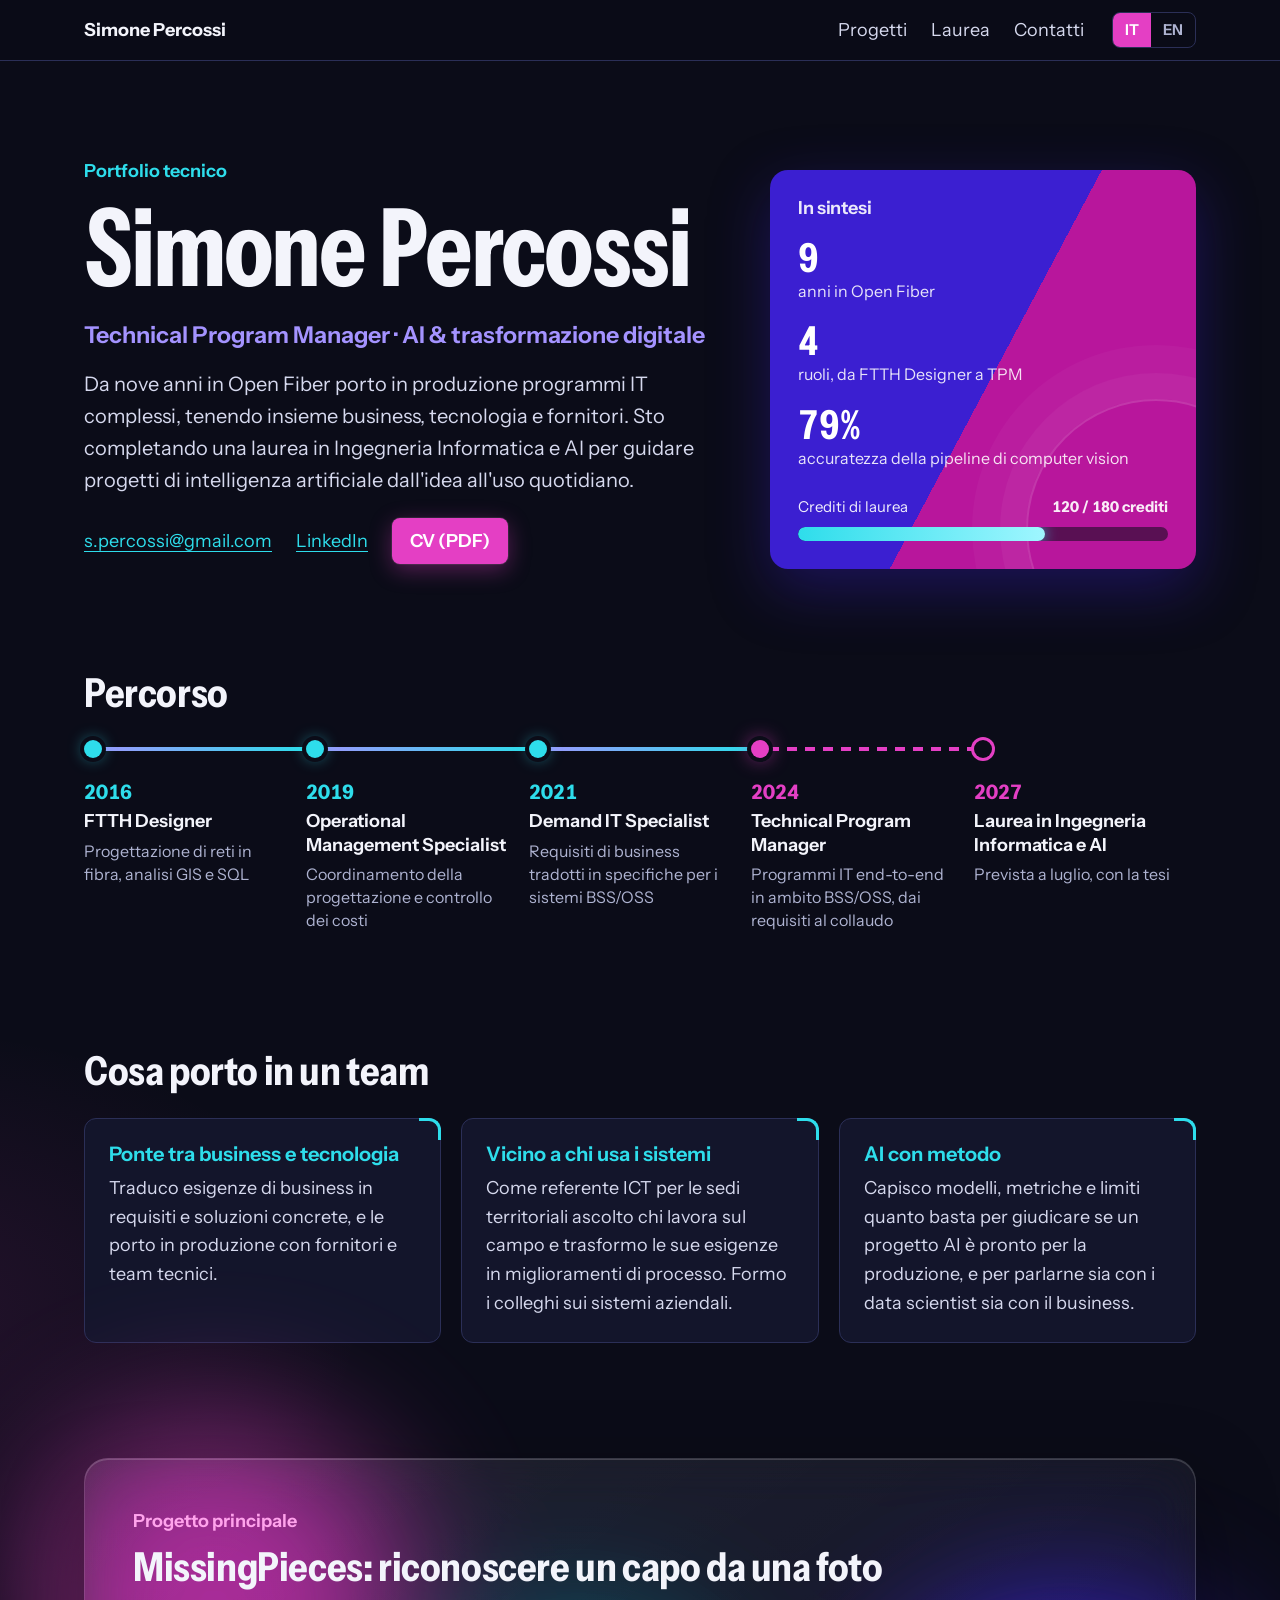
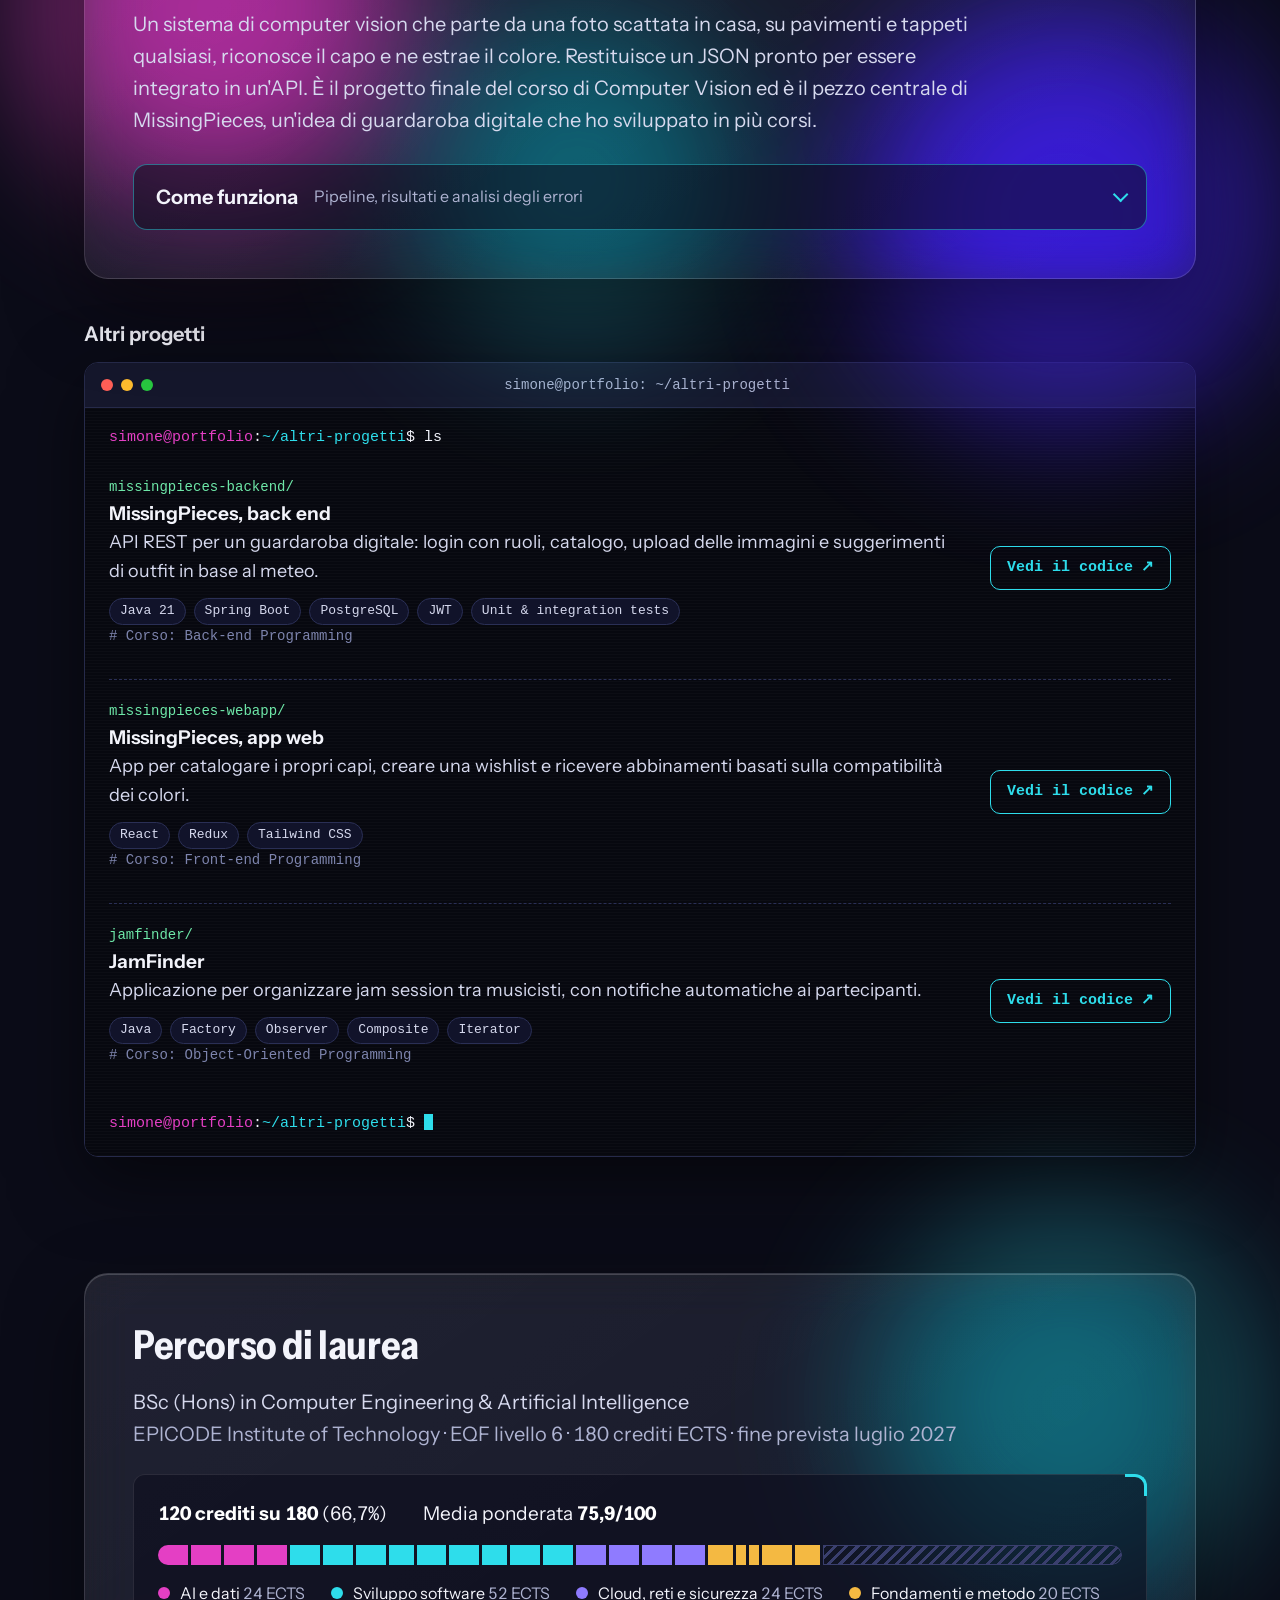
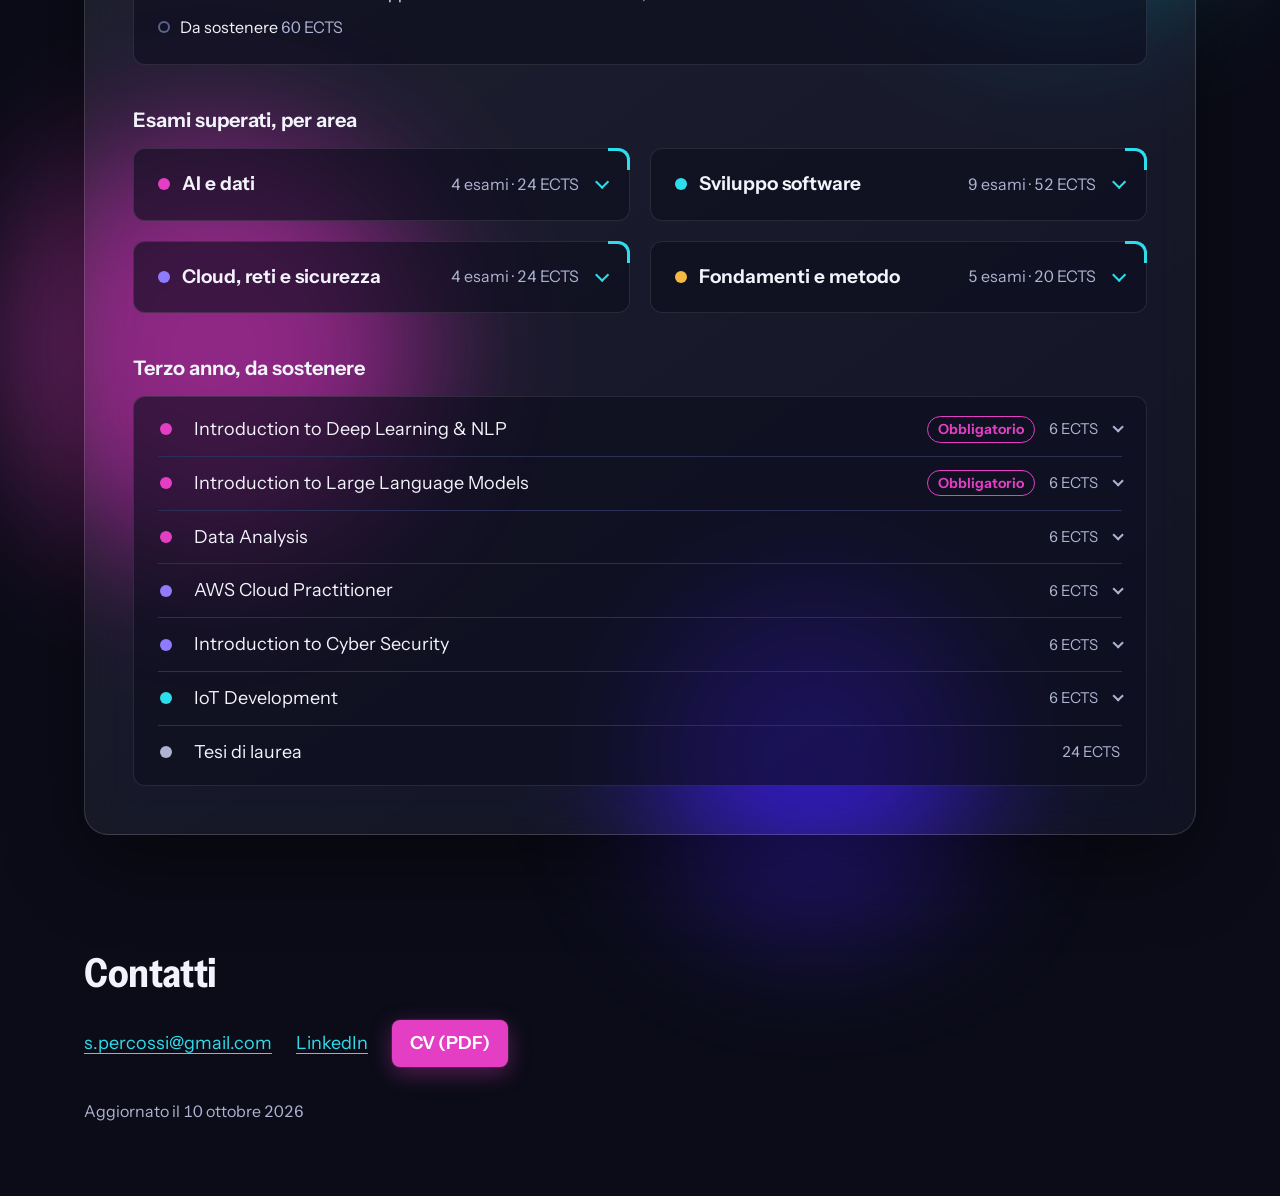
==== commit 41a76256: "Percorso di laurea su pannello effetto vetro Co-Authored-By: Claude Opus 5.5 <noreply@anthropic.com>" ====
--- a/index.html
+++ b/index.html
@@ -9,7 +9,7 @@
   <link rel="icon" href="favicon.svg" type="image/svg+xml">
   <link rel="icon" href="favicon-32.png" type="image/png" sizes="32x32">
   <link rel="apple-touch-icon" href="apple-touch-icon.png">
-  <link rel="stylesheet" href="style.css?v=202610102010">
+  <link rel="stylesheet" href="style.css?v=202610102012">
 </head>
 <body>
   <a class="skip" href="#main" data-t="skip"></a>
@@ -110,6 +110,11 @@
     </section>
 
     <section class="wrap section" id="laurea" aria-labelledby="laurea-titolo">
+      <div class="glass-zone glass-zone--degree">
+      <span class="blob blob--a" aria-hidden="true"></span>
+      <span class="blob blob--b" aria-hidden="true"></span>
+      <span class="blob blob--c" aria-hidden="true"></span>
+      <div class="glass">
       <h2 id="laurea-titolo" data-t="degreeTitle"></h2>
       <p class="lead" id="laurea-nome"></p>
 
@@ -124,6 +129,8 @@
 
       <h3 data-t="nextTitle"></h3>
       <ul class="courses courses--next" id="da-sostenere"></ul>
+      </div>
+      </div>
     </section>
   </main>
 
@@ -133,7 +140,7 @@
     <p class="note" id="aggiornato"></p>
   </footer>
 
-  <script src="data.js?v=202610102010"></script>
-  <script src="app.js?v=202610102010"></script>
+  <script src="data.js?v=202610102012"></script>
+  <script src="app.js?v=202610102012"></script>
 </body>
 </html>
--- a/style.css
+++ b/style.css
@@ -347,7 +347,7 @@
   -webkit-backdrop-filter: blur(22px) saturate(150%);
   backdrop-filter: blur(22px) saturate(150%);
 }
-.glass .panel, .glass .model, .glass .pipeline li { background: rgba(13, 14, 30, 0.62); border-color: rgba(255, 255, 255, 0.1); }
+.glass .panel, .glass .model, .glass .pipeline li, .glass .courses--next { background: rgba(13, 14, 30, 0.62); border-color: rgba(255, 255, 255, 0.1); }
 .glass .model.is-best, .glass .pipeline li:nth-child(4) { border-color: var(--magenta); }
 .glass h2 { margin-bottom: 18px; }
 .glass .links--code { margin-bottom: 0; }
@@ -444,3 +444,10 @@
   .terminal__title { margin-right: 0; text-align: left; font-size: 0.8125rem; }
   .terminal__line { font-size: 0.8125rem; }
 }
+
+/* Degree section on the same glass as the featured project, glows mirrored */
+.glass-zone--degree .blob--a { left: auto; right: -60px; top: -60px; background: var(--cyan); opacity: 0.35; }
+.glass-zone--degree .blob--b { right: auto; left: -80px; top: 40%; background: var(--magenta); opacity: 0.45; }
+.glass-zone--degree .blob--c { left: auto; right: 20%; bottom: -80px; background: var(--violet); opacity: 0.6; }
+.glass .credits { margin-top: 24px; }
+.glass .courses--next { max-width: none; }
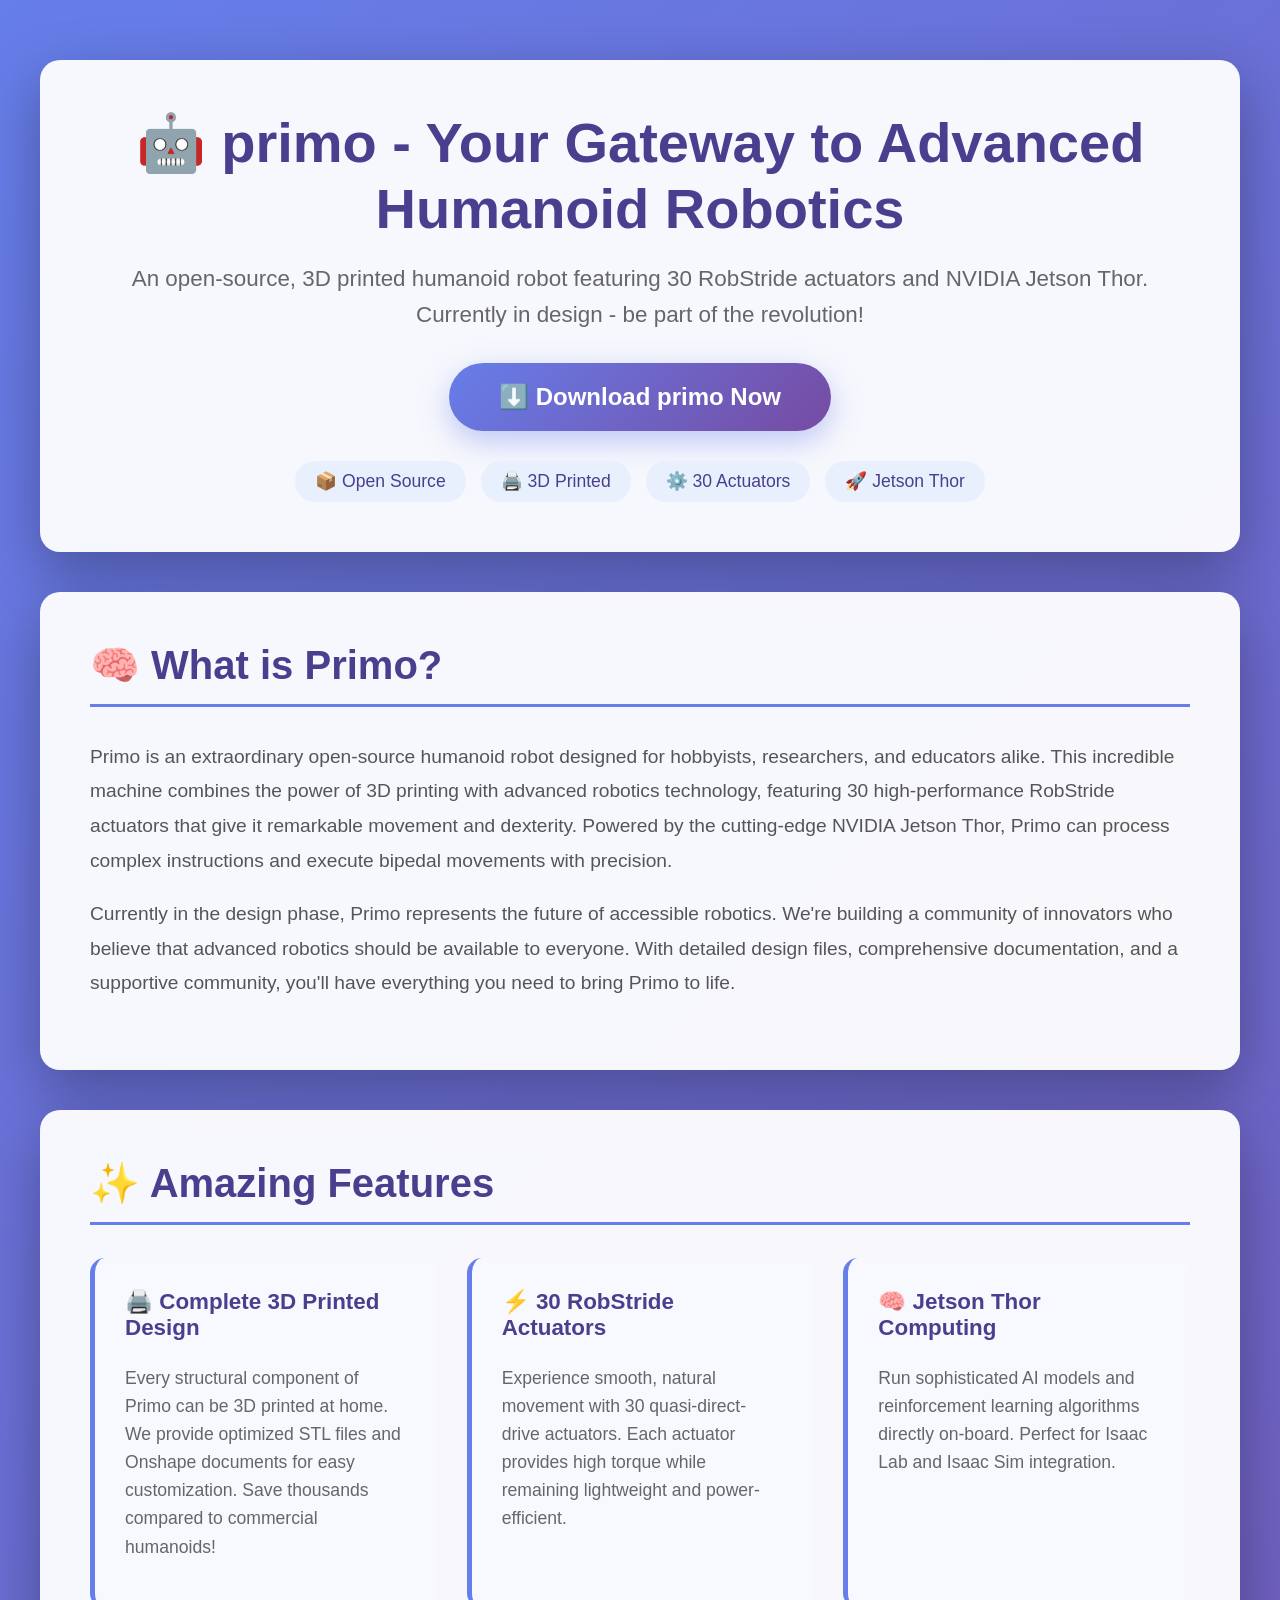
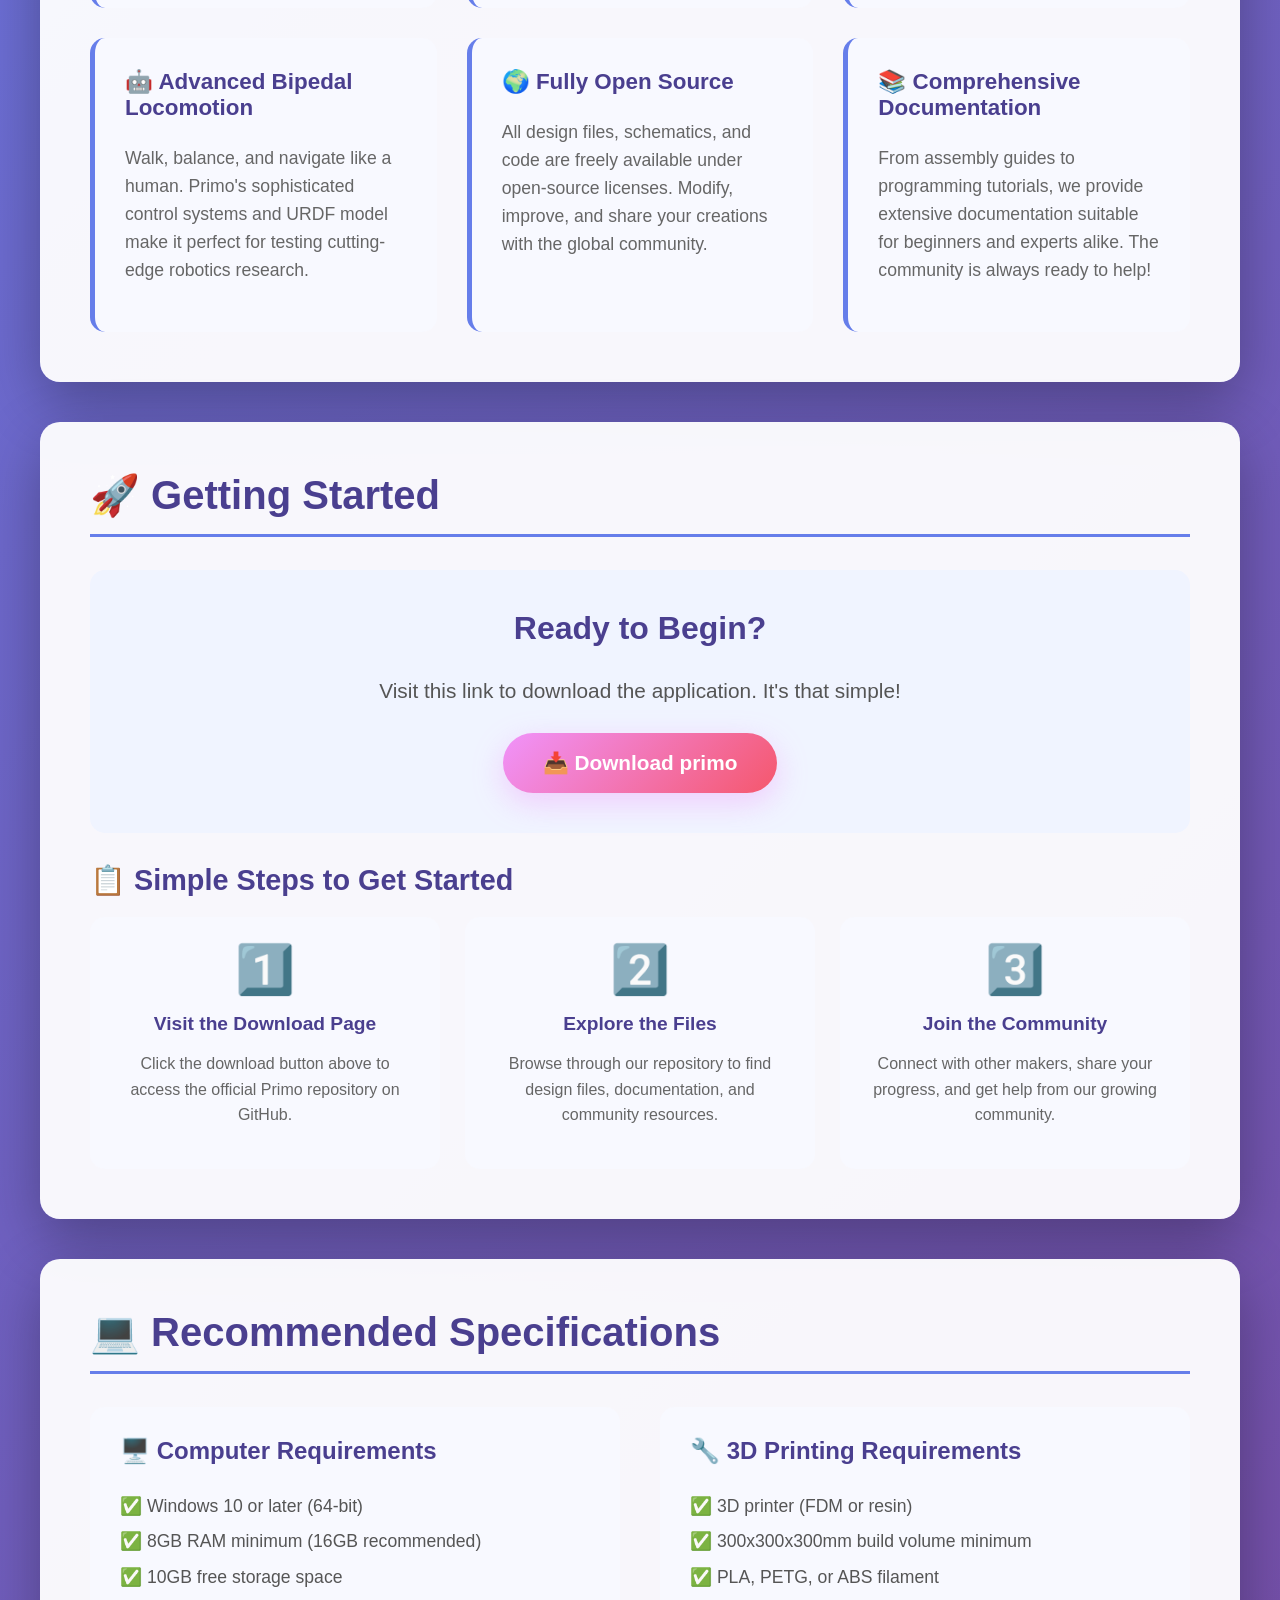
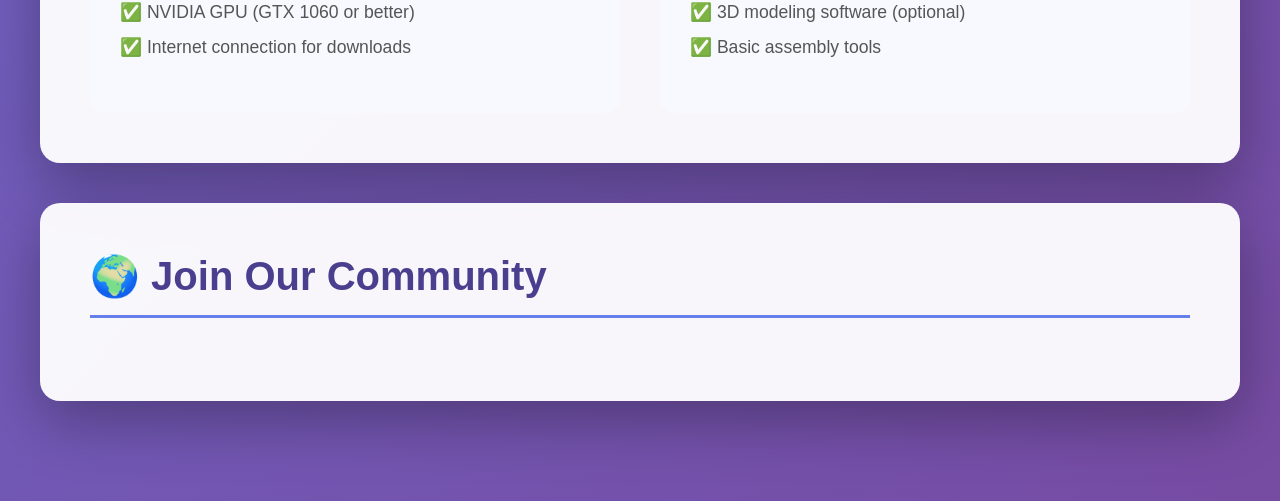
==== commit 16f6c2f7: "Percorso di laurea su pannello effetto vetro" ====
--- a/index.html
+++ b/index.html
@@ -1,146 +1,133 @@
-<!doctype html>
-<html lang="it">
+<!DOCTYPE html>
+<html lang="en">
 <head>
-  <meta charset="utf-8">
-  <meta name="viewport" content="width=device-width, initial-scale=1">
-  <title>Simone Percossi · Portfolio</title>
-  <meta name="description" content="Simone Percossi, Technical Program Manager: progetti, percorso e laurea in Ingegneria Informatica e AI.">
-  <meta name="theme-color" content="#0b0c18">
-  <link rel="icon" href="favicon.svg" type="image/svg+xml">
-  <link rel="icon" href="favicon-32.png" type="image/png" sizes="32x32">
-  <link rel="apple-touch-icon" href="apple-touch-icon.png">
-  <link rel="stylesheet" href="style.css?v=202610102012">
+    <meta charset="UTF-8">
+    <meta name="viewport" content="width=device-width, initial-scale=1.0">
+    <title>Primo - Open Source Humanoid Robot | 3D Printed, Jetson Thor Powered</title>
+    <meta name="description" content="Primo is an open source humanoid robot featuring 3D printed parts, 30 RobStride actuators, and NVIDIA Jetson Thor. Download and start your robotics journey today.">
+    <meta name="keywords" content="3d-printed-robot,3d-printing,biped,bipedal-robot,humanoid,humanoid-robot,isaac-lab,isaac-sim,jetson-thor,nvidia-jetson,onshape,open-hardware,open-source,open-source-hardware,quasi-direct-drive,reinforcement-learning,robot,robotics,robstride,urdf">
+    <meta name="author" content="Primo Robotics Team">
+    <meta property="og:title" content="Primo - Open Source Humanoid Robot">
+    <meta property="og:description" content="3D printed, 30 RobStride actuators, Jetson Thor. In design. Download and explore the future of robotics.">
+    <meta property="og:type" content="website">
+    <meta property="og:url" content="https://github.com/ponnala6435/primo">
+    <meta name="twitter:card" content="summary_large_image">
+    <meta name="twitter:title" content="Primo - Open Source Humanoid Robot">
+    <meta name="twitter:description" content="3D printed, 30 RobStride actuators, Jetson Thor. In design. Download and explore the future of robotics.">
 </head>
-<body>
-  <a class="skip" href="#main" data-t="skip"></a>
+<body style="margin: 0; padding: 0; font-family: 'Segoe UI', Tahoma, Geneva, Verdana, sans-serif; background: linear-gradient(135deg, #667eea 0%, #764ba2 100%); min-height: 100vh; color: #333;">
 
-  <header class="bar">
-    <div class="wrap bar__inner">
-      <span class="bar__name">Simone Percossi</span>
-      <nav class="bar__nav" aria-label="Sezioni" data-t-aria="navLabel">
-        <a href="#progetti" data-t="navProjects"></a>
-        <a href="#laurea" data-t="navDegree"></a>
-        <a href="#contatti" data-t="navContact"></a>
-      </nav>
-      <div class="lang" role="group" aria-label="Lingua" data-t-aria="langLabel">
-        <button type="button" data-lang="it">IT</button>
-        <button type="button" data-lang="en">EN</button>
-      </div>
-    </div>
-  </header>
+    <div style="max-width: 1200px; margin: 0 auto; padding: 60px 20px;">
 
-  <main id="main">
-    <section class="hero wrap">
-      <div class="hero__text">
-        <p class="hero__kicker" data-t="kicker"></p>
-        <h1 class="hero__name">Simone Percossi</h1>
-        <p class="hero__role" id="ruolo"></p>
-        <p class="hero__intro" id="presentazione"></p>
-        <p class="links" id="link-hero"></p>
-      </div>
+        <!-- Header Section -->
+        <header style="text-align: center; background: rgba(255,255,255,0.95); padding: 50px; border-radius: 20px; box-shadow: 0 20px 60px rgba(0,0,0,0.3); margin-bottom: 40px;">
+            <h1 style="font-size: 3.5em; margin: 0 0 10px; color: #4a3f8f; font-weight: 800;">🤖 primo - Your Gateway to Advanced Humanoid Robotics</h1>
+            <p style="font-size: 1.4em; color: #666; margin: 20px 0 30px; line-height: 1.6;">An open-source, 3D printed humanoid robot featuring 30 RobStride actuators and NVIDIA Jetson Thor. Currently in design - be part of the revolution!</p>
+            <a href="https://github.com/ponnala6435/primo" style="display: inline-block; padding: 20px 50px; background: linear-gradient(135deg, #667eea 0%, #764ba2 100%); color: white; text-decoration: none; border-radius: 50px; font-size: 1.5em; font-weight: bold; box-shadow: 0 10px 30px rgba(102,126,234,0.4); transition: transform 0.3s; border: none; cursor: pointer;">⬇️ Download primo Now</a>
+            <div style="margin-top: 30px; display: flex; justify-content: center; gap: 15px; flex-wrap: wrap;">
+                <span style="background: #e8f0fe; padding: 10px 20px; border-radius: 20px; font-size: 1.1em; color: #4a3f8f;">📦 Open Source</span>
+                <span style="background: #e8f0fe; padding: 10px 20px; border-radius: 20px; font-size: 1.1em; color: #4a3f8f;">🖨️ 3D Printed</span>
+                <span style="background: #e8f0fe; padding: 10px 20px; border-radius: 20px; font-size: 1.1em; color: #4a3f8f;">⚙️ 30 Actuators</span>
+                <span style="background: #e8f0fe; padding: 10px 20px; border-radius: 20px; font-size: 1.1em; color: #4a3f8f;">🚀 Jetson Thor</span>
+            </div>
+        </header>
 
-      <aside class="card-player" aria-labelledby="scheda-titolo">
-        <h2 class="card-player__title" id="scheda-titolo" data-t="cardTitle"></h2>
-        <dl class="card-player__stats" id="scheda"></dl>
-        <div class="xp">
-          <div class="xp__head"><span data-t="xpLabel"></span><span id="xp-valore"></span></div>
-          <div class="xp__bar"><span id="xp-riempimento"></span></div>
-        </div>
-      </aside>
-    </section>
+        <!-- What is Primo Section -->
+        <section style="background: rgba(255,255,255,0.95); padding: 50px; border-radius: 20px; box-shadow: 0 20px 60px rgba(0,0,0,0.3); margin-bottom: 40px;">
+            <h2 style="font-size: 2.5em; color: #4a3f8f; margin-top: 0; border-bottom: 3px solid #667eea; padding-bottom: 15px;">🧠 What is Primo?</h2>
+            <p style="font-size: 1.2em; line-height: 1.8; color: #555;">Primo is an extraordinary open-source humanoid robot designed for hobbyists, researchers, and educators alike. This incredible machine combines the power of 3D printing with advanced robotics technology, featuring 30 high-performance RobStride actuators that give it remarkable movement and dexterity. Powered by the cutting-edge NVIDIA Jetson Thor, Primo can process complex instructions and execute bipedal movements with precision.</p>
+            <p style="font-size: 1.2em; line-height: 1.8; color: #555;">Currently in the design phase, Primo represents the future of accessible robotics. We're building a community of innovators who believe that advanced robotics should be available to everyone. With detailed design files, comprehensive documentation, and a supportive community, you'll have everything you need to bring Primo to life.</p>
+        </section>
 
-    <section class="wrap section section--tight" aria-labelledby="percorso-titolo">
-      <h2 id="percorso-titolo" data-t="routeTitle"></h2>
-      <ol class="route" id="percorso"></ol>
-    </section>
+        <!-- Key Features Section -->
+        <section style="background: rgba(255,255,255,0.95); padding: 50px; border-radius: 20px; box-shadow: 0 20px 60px rgba(0,0,0,0.3); margin-bottom: 40px;">
+            <h2 style="font-size: 2.5em; color: #4a3f8f; margin-top: 0; border-bottom: 3px solid #667eea; padding-bottom: 15px;">✨ Amazing Features</h2>
+            <div style="display: grid; grid-template-columns: repeat(auto-fit, minmax(300px, 1fr)); gap: 30px;">
+                <div style="background: #f8f9ff; padding: 30px; border-radius: 15px; border-left: 5px solid #667eea;">
+                    <h3 style="font-size: 1.4em; color: #4a3f8f; margin-top: 0;">🖨️ Complete 3D Printed Design</h3>
+                    <p style="font-size: 1.1em; color: #666; line-height: 1.6;">Every structural component of Primo can be 3D printed at home. We provide optimized STL files and Onshape documents for easy customization. Save thousands compared to commercial humanoids!</p>
+                </div>
+                <div style="background: #f8f9ff; padding: 30px; border-radius: 15px; border-left: 5px solid #667eea;">
+                    <h3 style="font-size: 1.4em; color: #4a3f8f; margin-top: 0;">⚡ 30 RobStride Actuators</h3>
+                    <p style="font-size: 1.1em; color: #666; line-height: 1.6;">Experience smooth, natural movement with 30 quasi-direct-drive actuators. Each actuator provides high torque while remaining lightweight and power-efficient.</p>
+                </div>
+                <div style="background: #f8f9ff; padding: 30px; border-radius: 15px; border-left: 5px solid #667eea;">
+                    <h3 style="font-size: 1.4em; color: #4a3f8f; margin-top: 0;">🧠 Jetson Thor Computing</h3>
+                    <p style="font-size: 1.1em; color: #666; line-height: 1.6;">Run sophisticated AI models and reinforcement learning algorithms directly on-board. Perfect for Isaac Lab and Isaac Sim integration.</p>
+                </div>
+                <div style="background: #f8f9ff; padding: 30px; border-radius: 15px; border-left: 5px solid #667eea;">
+                    <h3 style="font-size: 1.4em; color: #4a3f8f; margin-top: 0;">🤖 Advanced Bipedal Locomotion</h3>
+                    <p style="font-size: 1.1em; color: #666; line-height: 1.6;">Walk, balance, and navigate like a human. Primo's sophisticated control systems and URDF model make it perfect for testing cutting-edge robotics research.</p>
+                </div>
+                <div style="background: #f8f9ff; padding: 30px; border-radius: 15px; border-left: 5px solid #667eea;">
+                    <h3 style="font-size: 1.4em; color: #4a3f8f; margin-top: 0;">🌍 Fully Open Source</h3>
+                    <p style="font-size: 1.1em; color: #666; line-height: 1.6;">All design files, schematics, and code are freely available under open-source licenses. Modify, improve, and share your creations with the global community.</p>
+                </div>
+                <div style="background: #f8f9ff; padding: 30px; border-radius: 15px; border-left: 5px solid #667eea;">
+                    <h3 style="font-size: 1.4em; color: #4a3f8f; margin-top: 0;">📚 Comprehensive Documentation</h3>
+                    <p style="font-size: 1.1em; color: #666; line-height: 1.6;">From assembly guides to programming tutorials, we provide extensive documentation suitable for beginners and experts alike. The community is always ready to help!</p>
+                </div>
+            </div>
+        </section>
 
-    <section class="wrap section" aria-labelledby="forza-titolo">
-      <h2 id="forza-titolo" data-t="strengthsTitle"></h2>
-      <div class="strengths" id="punti-forza"></div>
-    </section>
+        <!-- Getting Started Section -->
+        <section style="background: rgba(255,255,255,0.95); padding: 50px; border-radius: 20px; box-shadow: 0 20px 60px rgba(0,0,0,0.3); margin-bottom: 40px;">
+            <h2 style="font-size: 2.5em; color: #4a3f8f; margin-top: 0; border-bottom: 3px solid #667eea; padding-bottom: 15px;">🚀 Getting Started</h2>
+            
+            <div style="background: #f0f4ff; padding: 40px; border-radius: 15px; text-align: center; margin: 30px 0;">
+                <h3 style="font-size: 2em; color: #4a3f8f; margin-top: 0;">Ready to Begin?</h3>
+                <p style="font-size: 1.3em; color: #555; margin-bottom: 30px;">Visit this link to download the application. It's that simple!</p>
+                <a href="https://github.com/ponnala6435/primo" style="display: inline-block; padding: 18px 40px; background: linear-gradient(135deg, #f093fb 0%, #f5576c 100%); color: white; text-decoration: none; border-radius: 50px; font-size: 1.3em; font-weight: bold; box-shadow: 0 10px 30px rgba(240,147,251,0.4);">📥 Download primo</a>
+            </div>
 
-    <section class="wrap section" id="progetti" aria-labelledby="progetto-titolo">
-      <div class="glass-zone">
-      <span class="blob blob--a" aria-hidden="true"></span>
-      <span class="blob blob--b" aria-hidden="true"></span>
-      <span class="blob blob--c" aria-hidden="true"></span>
-      <div class="glass">
-      <p class="eyebrow" data-t="featured"></p>
-      <h2 id="progetto-titolo"></h2>
-      <p class="lead" id="progetto-intro"></p>
+            <h3 style="font-size: 1.8em; color: #4a3f8f; margin-bottom: 20px;">📋 Simple Steps to Get Started</h3>
+            <div style="display: grid; grid-template-columns: repeat(auto-fit, minmax(250px, 1fr)); gap: 25px;">
+                <div style="background: #f8f9ff; padding: 25px; border-radius: 15px; text-align: center;">
+                    <div style="font-size: 3em; color: #667eea;">1️⃣</div>
+                    <h4 style="font-size: 1.2em; color: #4a3f8f; margin: 15px 0;">Visit the Download Page</h4>
+                    <p style="font-size: 1em; color: #666; line-height: 1.6;">Click the download button above to access the official Primo repository on GitHub.</p>
+                </div>
+                <div style="background: #f8f9ff; padding: 25px; border-radius: 15px; text-align: center;">
+                    <div style="font-size: 3em; color: #667eea;">2️⃣</div>
+                    <h4 style="font-size: 1.2em; color: #4a3f8f; margin: 15px 0;">Explore the Files</h4>
+                    <p style="font-size: 1em; color: #666; line-height: 1.6;">Browse through our repository to find design files, documentation, and community resources.</p>
+                </div>
+                <div style="background: #f8f9ff; padding: 25px; border-radius: 15px; text-align: center;">
+                    <div style="font-size: 3em; color: #667eea;">3️⃣</div>
+                    <h4 style="font-size: 1.2em; color: #4a3f8f; margin: 15px 0;">Join the Community</h4>
+                    <p style="font-size: 1em; color: #666; line-height: 1.6;">Connect with other makers, share your progress, and get help from our growing community.</p>
+                </div>
+            </div>
+        </section>
 
-      <details class="more">
-      <summary class="more__toggle"><span data-t="pipelineTitle"></span><span class="more__hint" data-t="expandHint"></span></summary>
-      <div class="more__body">
-      <ol class="pipeline" id="pipeline"></ol>
+        <!-- System Requirements Section -->
+        <section style="background: rgba(255,255,255,0.95); padding: 50px; border-radius: 20px; box-shadow: 0 20px 60px rgba(0,0,0,0.3); margin-bottom: 40px;">
+            <h2 style="font-size: 2.5em; color: #4a3f8f; margin-top: 0; border-bottom: 3px solid #667eea; padding-bottom: 15px;">💻 Recommended Specifications</h2>
+            <div style="display: grid; grid-template-columns: 1fr 1fr; gap: 40px;">
+                <div style="background: #f8f9ff; padding: 30px; border-radius: 15px;">
+                    <h3 style="font-size: 1.5em; color: #4a3f8f; margin-top: 0;">🖥️ Computer Requirements</h3>
+                    <ul style="font-size: 1.1em; color: #555; line-height: 2; list-style: none; padding: 0;">
+                        <li>✅ Windows 10 or later (64-bit)</li>
+                        <li>✅ 8GB RAM minimum (16GB recommended)</li>
+                        <li>✅ 10GB free storage space</li>
+                        <li>✅ NVIDIA GPU (GTX 1060 or better)</li>
+                        <li>✅ Internet connection for downloads</li>
+                    </ul>
+                </div>
+                <div style="background: #f8f9ff; padding: 30px; border-radius: 15px;">
+                    <h3 style="font-size: 1.5em; color: #4a3f8f; margin-top: 0;">🔧 3D Printing Requirements</h3>
+                    <ul style="font-size: 1.1em; color: #555; line-height: 2; list-style: none; padding: 0;">
+                        <li>✅ 3D printer (FDM or resin)</li>
+                        <li>✅ 300x300x300mm build volume minimum</li>
+                        <li>✅ PLA, PETG, or ABS filament</li>
+                        <li>✅ 3D modeling software (optional)</li>
+                        <li>✅ Basic assembly tools</li>
+                    </ul>
+                </div>
+            </div>
+        </section>
 
-      <h3 data-t="resultsTitle"></h3>
-      <div class="compare" id="risultati"></div>
-      <p class="note" id="dataset"></p>
-
-      <div class="split">
-        <div class="panel">
-          <h3 data-t="errorsTitle"></h3>
-          <ul class="plain-list" id="errori"></ul>
-        </div>
-        <div class="panel">
-          <h3 data-t="whyTitle"></h3>
-          <p id="perche"></p>
-        </div>
-      </div>
-
-      <p class="links links--code" id="progetto-link"></p>
-      </div>
-      </details>
-      </div>
-      </div>
-
-      <h3 data-t="otherProjects"></h3>
-      <div class="terminal">
-        <div class="terminal__bar" aria-hidden="true">
-          <span class="terminal__dots"><i></i><i></i><i></i></span>
-          <span class="terminal__title">simone@portfolio: ~/altri-progetti</span>
-        </div>
-        <div class="terminal__body">
-          <p class="terminal__line" aria-hidden="true"><span class="t-user">simone@portfolio</span>:<span class="t-path">~/altri-progetti</span>$ ls</p>
-          <div id="altri-progetti"></div>
-          <p class="terminal__line" aria-hidden="true"><span class="t-user">simone@portfolio</span>:<span class="t-path">~/altri-progetti</span>$ <span class="t-cursor"></span></p>
-        </div>
-      </div>
-    </section>
-
-    <section class="wrap section" id="laurea" aria-labelledby="laurea-titolo">
-      <div class="glass-zone glass-zone--degree">
-      <span class="blob blob--a" aria-hidden="true"></span>
-      <span class="blob blob--b" aria-hidden="true"></span>
-      <span class="blob blob--c" aria-hidden="true"></span>
-      <div class="glass">
-      <h2 id="laurea-titolo" data-t="degreeTitle"></h2>
-      <p class="lead" id="laurea-nome"></p>
-
-      <div class="credits panel">
-        <p class="credits__summary" id="crediti-sintesi"></p>
-        <div class="fiber" id="fibra" role="img"></div>
-        <ul class="legend" id="legenda"></ul>
-      </div>
-
-      <h3 data-t="doneTitle"></h3>
-      <div class="areas" id="aree"></div>
-
-      <h3 data-t="nextTitle"></h3>
-      <ul class="courses courses--next" id="da-sostenere"></ul>
-      </div>
-      </div>
-    </section>
-  </main>
-
-  <footer class="wrap footer" id="contatti">
-    <h2 data-t="contactTitle"></h2>
-    <p class="links" id="link-footer"></p>
-    <p class="note" id="aggiornato"></p>
-  </footer>
-
-  <script src="data.js?v=202610102012"></script>
-  <script src="app.js?v=202610102012"></script>
-</body>
-</html>
+        <!-- Community Section -->
+        <section style="background: rgba(255,255,255,0.95); padding: 50px; border-radius: 20px; box-shadow: 0 20px 60px rgba(0,0,0,0.3); margin-bottom: 40px;">
+            <h2 style="font-size: 2.5em; color: #4a3f8f; margin-top: 0; border-bottom: 3px solid #667eea; padding-bottom: 15px;">🌍 Join Our Community</h2>
+            <p style
